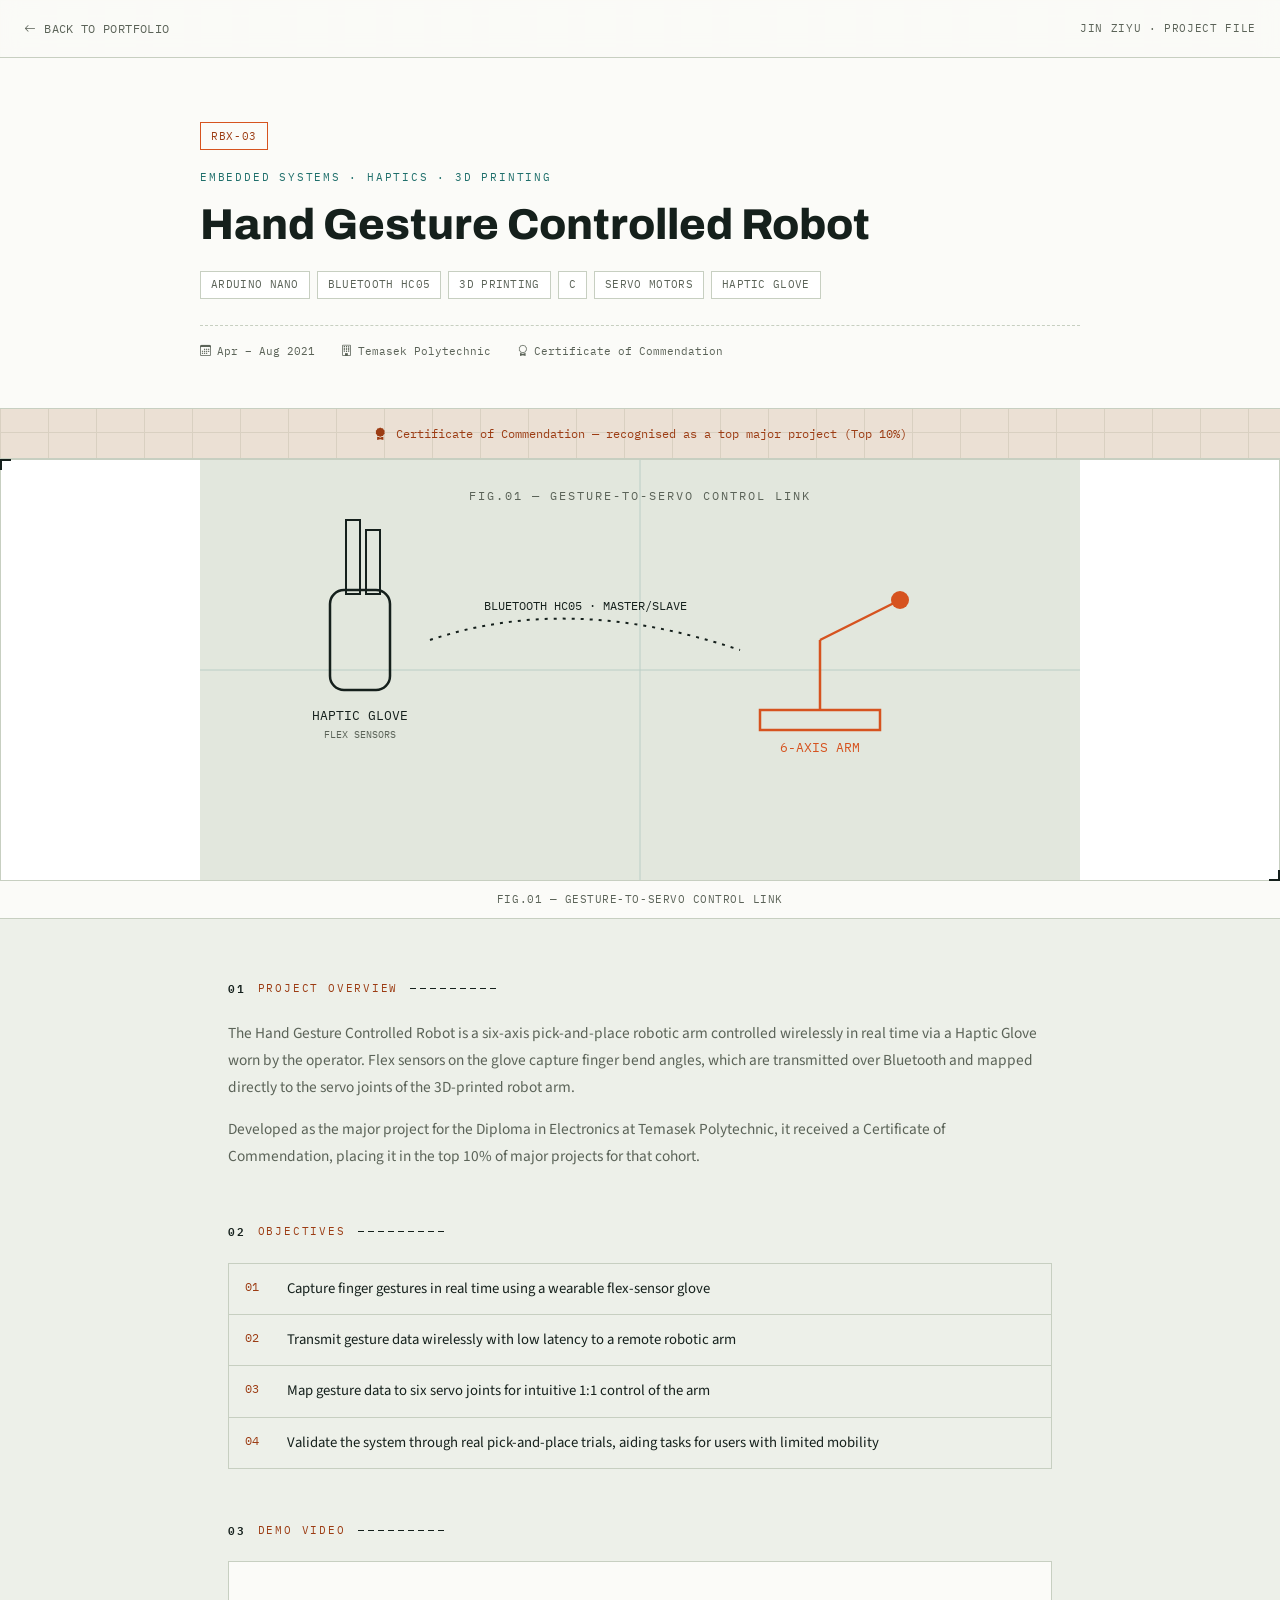
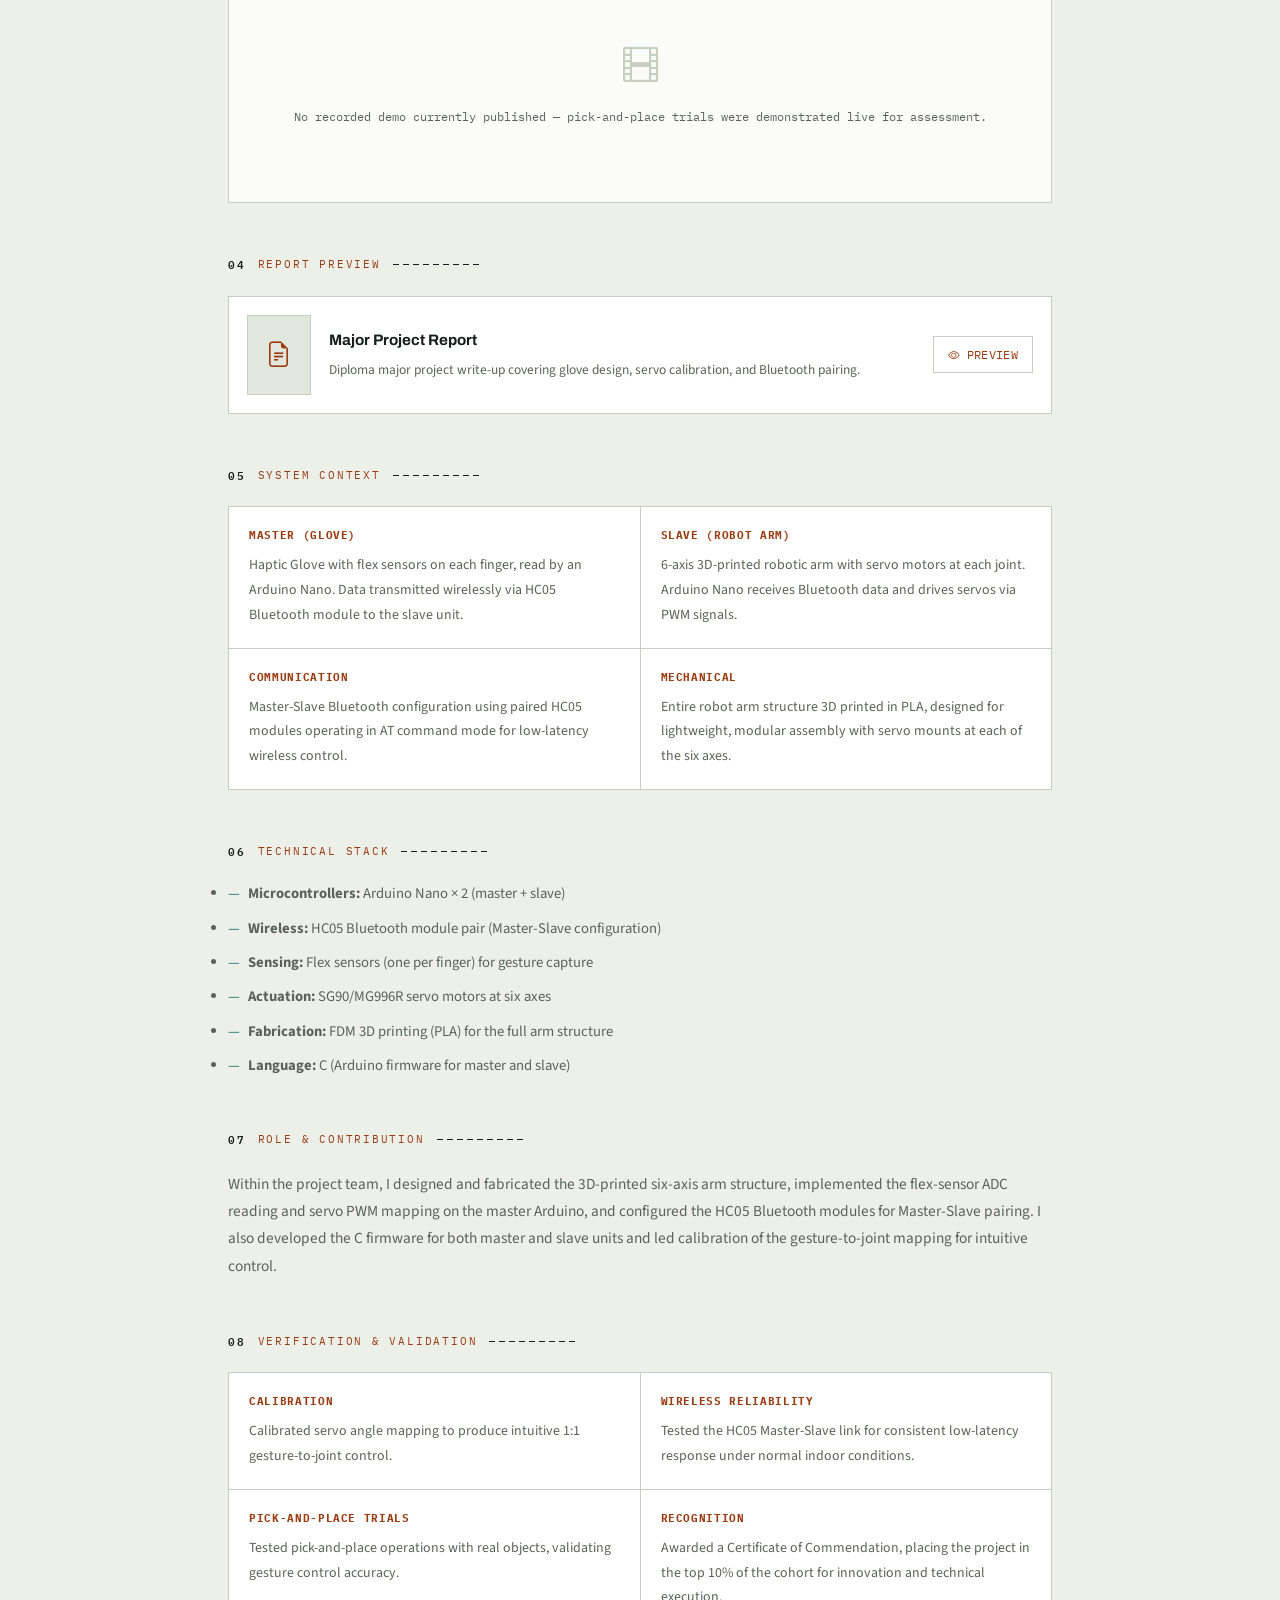
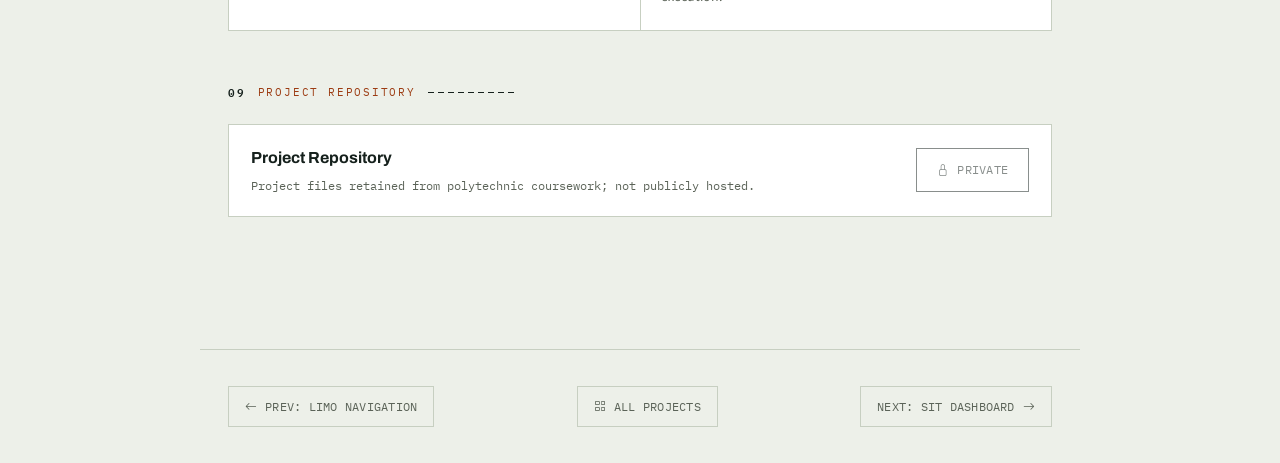
==== projects/hand-gesture-robot.html @ d1cf9ee4 "Update hand-gesture-robot.html" ====
<!DOCTYPE html>
<html lang="en">
<head>
<meta charset="utf-8"/>
<meta name="viewport" content="width=device-width, initial-scale=1.0"/>
<title>Hand Gesture Controlled Robot — Jin Ziyu</title>
<link rel="icon" type="image/png" href="assets/img/logo.png"/>
<link href="https://fonts.googleapis.com/css2?family=Archivo:wght@500;600;700;800&family=IBM+Plex+Mono:wght@400;500;600&family=Source+Sans+3:wght@400;500;600&display=swap" rel="stylesheet"/>
<link href="https://cdn.jsdelivr.net/npm/bootstrap-icons@1.11.3/font/bootstrap-icons.css" rel="stylesheet"/>
<style>
*,*::before,*::after{box-sizing:border-box;margin:0;padding:0}
:root{
  --bg:#EDF0E9;--bg-deep:#E2E7DD;--paper:#FBFBF8;--card:#FFFFFF;
  --line:#C7CFC1;--line-soft:#D9DFD3;--ink:#15201C;--muted:#5B6358;
  --accent:#D6531F;--accent-ink:#9C3C13;--accent2:#1F6F6B;
  --accent2-soft:rgba(31,111,107,0.10);--accent-soft:rgba(214,83,31,0.10);
  --font-head:'Archivo',sans-serif;--font-body:'Source Sans 3',sans-serif;--font-mono:'IBM Plex Mono',monospace;
  --t:0.25s cubic-bezier(0.4,0,0.2,1);
}
html{scroll-behavior:smooth}
body{background:var(--bg);color:var(--ink);font-family:var(--font-body);line-height:1.65;overflow-x:hidden;
  background-image:linear-gradient(var(--line-soft) 1px,transparent 1px),linear-gradient(90deg,var(--line-soft) 1px,transparent 1px);
  background-size:48px 48px;background-attachment:fixed;}
a{color:inherit;text-decoration:none}
img{max-width:100%;display:block}
.container{max-width:880px;margin:0 auto;padding:0 28px}

.plate{position:relative;border:1px solid var(--line);background:var(--card)}
.plate::before,.plate::after{content:'';position:absolute;width:11px;height:11px;pointer-events:none}
.plate::before{top:-1px;left:-1px;border-top:2px solid var(--ink);border-left:2px solid var(--ink)}
.plate::after{bottom:-1px;right:-1px;border-bottom:2px solid var(--ink);border-right:2px solid var(--ink)}

.topbar{position:sticky;top:0;z-index:99;background:rgba(251,251,248,0.94);backdrop-filter:blur(10px);border-bottom:1px solid var(--line);padding:0 24px;height:58px;display:flex;align-items:center;justify-content:space-between}
.topbar-back{display:inline-flex;align-items:center;gap:8px;font-family:var(--font-mono);font-size:0.72rem;letter-spacing:0.03em;text-transform:uppercase;color:var(--muted);transition:color var(--t)}
.topbar-back:hover{color:var(--accent-ink)}
.topbar-title{font-family:var(--font-mono);font-size:0.68rem;color:var(--muted);letter-spacing:0.06em}

.proj-hero{padding:64px 24px 48px;border-bottom:1px solid var(--line);background:var(--paper)}
.proj-hero-inner{max-width:880px;margin:0 auto}
.proj-tagid{display:inline-block;font-family:var(--font-mono);font-size:0.7rem;letter-spacing:0.06em;color:var(--accent-ink);border:1px solid var(--accent);padding:4px 10px;margin-bottom:18px}
.proj-eyebrow{font-family:var(--font-mono);font-size:0.7rem;letter-spacing:0.16em;text-transform:uppercase;color:var(--accent2);margin-bottom:14px}
.proj-title{font-family:var(--font-head);font-size:clamp(1.7rem,4.4vw,2.7rem);font-weight:800;color:var(--ink);line-height:1.12;margin-bottom:22px;max-width:680px}
.proj-tags{display:flex;flex-wrap:wrap;gap:7px;margin-bottom:26px}
.proj-tags span{font-family:var(--font-mono);font-size:0.66rem;letter-spacing:0.03em;padding:4px 10px;border:1px solid var(--line);color:var(--muted);text-transform:uppercase;background:var(--card)}
.proj-meta{display:flex;gap:26px;flex-wrap:wrap;font-family:var(--font-mono);font-size:0.7rem;color:var(--muted);border-top:1px dashed var(--line);padding-top:16px}
.proj-meta span{display:flex;align-items:center;gap:6px}

.award-banner{background:var(--accent-soft);border-bottom:1px solid var(--line);padding:14px 24px;text-align:center;font-family:var(--font-mono);font-size:0.78rem;color:var(--accent-ink);display:flex;align-items:center;justify-content:center;gap:10px}

.proj-figure{border-bottom:1px solid var(--line)}
.proj-figure svg{width:100%;height:auto;display:block;max-height:420px}
.proj-figure-cap{font-family:var(--font-mono);font-size:0.66rem;letter-spacing:0.05em;color:var(--muted);text-transform:uppercase;text-align:center;padding:10px 0;background:var(--paper);border-bottom:1px solid var(--line)}

.proj-body{padding:60px 0 80px}
.proj-section{margin-bottom:52px;max-width:880px;margin-left:auto;margin-right:auto;padding:0 28px}
.proj-section-label{font-family:var(--font-mono);font-size:0.7rem;letter-spacing:0.16em;text-transform:uppercase;color:var(--accent-ink);display:flex;align-items:center;gap:12px;margin-bottom:22px}
.proj-section-label .n{color:var(--ink);font-weight:600}
.proj-section-label::after{content:'';flex:1;max-width:90px;height:1px;background:repeating-linear-gradient(90deg,var(--ink) 0 6px,transparent 6px 10px)}
.proj-section p{color:var(--muted);font-size:0.96rem;line-height:1.78;margin-bottom:14px}
.proj-section p:last-child{margin-bottom:0}

.spec-grid{display:grid;grid-template-columns:repeat(2,1fr);gap:1px;background:var(--line);border:1px solid var(--line);margin-top:6px}
.spec-card{background:var(--card);padding:20px}
.spec-card h4{font-family:var(--font-mono);font-size:0.68rem;letter-spacing:0.06em;color:var(--accent-ink);margin-bottom:8px;text-transform:uppercase}
.spec-card p{font-size:0.87rem;color:var(--muted);margin:0}

.highlight-box{background:var(--paper);border:1px solid var(--line);border-left:3px solid var(--accent2);padding:20px 24px;margin:18px 0}
.highlight-box p{color:var(--muted);font-size:0.92rem;margin:0}

.proj-list{display:flex;flex-direction:column;gap:10px;margin-top:6px}
.proj-list li{font-size:0.92rem;color:var(--muted);padding-left:20px;position:relative}
.proj-list li::before{content:'—';position:absolute;left:0;color:var(--accent2);top:0}

.obj-list{display:flex;flex-direction:column;gap:0;margin-top:6px;border:1px solid var(--line)}
.obj-list li{font-size:0.92rem;color:var(--ink);padding:13px 16px;position:relative;border-bottom:1px solid var(--line);display:flex;gap:12px}
.obj-list li:last-child{border-bottom:none}
.obj-list li .ono{font-family:var(--font-mono);font-size:0.72rem;color:var(--accent-ink);flex:0 0 30px}

.media-frame{border:1px solid var(--line);background:var(--bg-deep);position:relative}
.media-frame video{width:100%;display:block;max-height:480px;background:#000}
.media-placeholder{min-height:240px;display:flex;flex-direction:column;align-items:center;justify-content:center;gap:12px;padding:36px;text-align:center;background:var(--paper)}
.media-placeholder i{font-size:2.2rem;color:var(--line)}
.media-placeholder span{font-family:var(--font-mono);font-size:0.74rem;color:var(--muted);line-height:1.7}

.report-card{display:flex;gap:18px;align-items:center;border:1px solid var(--line);background:var(--card);padding:18px;}
.report-thumb{flex:0 0 64px;height:80px;border:1px solid var(--line);background:var(--bg-deep);display:flex;align-items:center;justify-content:center;font-family:var(--font-mono);font-size:0.6rem;color:var(--muted);text-align:center}
.report-thumb i{font-size:1.6rem;color:var(--accent-ink)}
.report-info{flex:1}
.report-info h4{font-family:var(--font-head);font-size:0.95rem;font-weight:700;margin-bottom:4px}
.report-info p{font-size:0.84rem;color:var(--muted);margin:0}
.report-link{font-family:var(--font-mono);font-size:0.72rem;color:var(--accent-ink);display:flex;align-items:center;gap:6px;flex:0 0 auto;border:1px solid var(--line);padding:8px 14px;text-transform:uppercase;letter-spacing:0.03em;transition:all var(--t)}
.report-link:hover{border-color:var(--accent);background:var(--accent-soft)}

.repo-card{display:flex;justify-content:space-between;align-items:center;gap:16px;border:1px solid var(--line);background:var(--card);padding:20px 22px;flex-wrap:wrap}
.repo-card .repo-meta{font-family:var(--font-mono);font-size:0.78rem;color:var(--muted)}
.repo-card .repo-meta strong{color:var(--ink);display:block;font-family:var(--font-head);font-size:1rem;margin-bottom:4px}
.btn-outline{display:inline-flex;align-items:center;gap:8px;padding:11px 20px;border:1.5px solid var(--ink);font-family:var(--font-mono);font-size:0.74rem;color:var(--ink);text-transform:uppercase;letter-spacing:0.02em;transition:all var(--t)}
.btn-outline:hover{background:var(--ink);color:var(--paper)}

.proj-nav{border-top:1px solid var(--line);padding:36px 28px;display:flex;justify-content:space-between;align-items:center;flex-wrap:wrap;gap:16px;max-width:880px;margin:0 auto}
.proj-nav a{display:inline-flex;align-items:center;gap:8px;font-family:var(--font-mono);font-size:0.74rem;color:var(--muted);padding:10px 16px;border:1px solid var(--line);transition:all var(--t);text-transform:uppercase;letter-spacing:0.02em}
.proj-nav a:hover{border-color:var(--ink);color:var(--ink)}

@media(max-width:600px){.spec-grid{grid-template-columns:1fr}.proj-meta{gap:16px}}
</style>
</head>
<body>
<div class="topbar">
  <a href="../index.html" class="topbar-back"><i class="bi bi-arrow-left"></i> Back to Portfolio</a>
  <span class="topbar-title">JIN ZIYU · PROJECT FILE</span>
</div>
<div class="proj-hero">
  <div class="proj-hero-inner">
    <span class="proj-tagid">RBX-03</span>
    <p class="proj-eyebrow">Embedded Systems · Haptics · 3D Printing</p>
    <h1 class="proj-title">Hand Gesture Controlled Robot</h1>
    <div class="proj-tags"><span>Arduino Nano</span><span>Bluetooth HC05</span><span>3D Printing</span><span>C</span><span>Servo Motors</span><span>Haptic Glove</span></div>
    <div class="proj-meta"><span><i class='bi bi-calendar3'></i> Apr – Aug 2021</span><span><i class='bi bi-building'></i> Temasek Polytechnic</span><span><i class='bi bi-award'></i> Certificate of Commendation</span></div>
  </div>
</div>
<div class="award-banner"><i class="bi bi-award-fill"></i> Certificate of Commendation — recognised as a top major project (Top 10%)</div><div class="proj-figure plate"><svg viewBox="0 0 880 420" xmlns="http://www.w3.org/2000/svg">
<rect width="880" height="420" fill="#E2E7DD"/>
<g stroke="#1F6F6B" stroke-width="1" opacity="0.2"><line x1="440" y1="0" x2="440" y2="420"/><line x1="0" y1="210" x2="880" y2="210"/></g>
<g transform="translate(140,130)">
  <rect x="-10" y="0" width="60" height="100" rx="14" fill="none" stroke="#15201C" stroke-width="2.5"/>
  <rect x="6" y="-70" width="14" height="74" fill="none" stroke="#15201C" stroke-width="2"/>
  <rect x="26" y="-60" width="14" height="64" fill="none" stroke="#15201C" stroke-width="2"/>
  <text x="20" y="130" text-anchor="middle" font-family="IBM Plex Mono" font-size="13" fill="#15201C">HAPTIC GLOVE</text>
  <text x="20" y="148" text-anchor="middle" font-family="IBM Plex Mono" font-size="10" fill="#5B6358">FLEX SENSORS</text>
</g>
<g transform="translate(560,120)">
  <rect x="0" y="130" width="120" height="20" fill="none" stroke="#D6531F" stroke-width="2.5"/>
  <line x1="60" y1="130" x2="60" y2="60" stroke="#D6531F" stroke-width="2.5"/>
  <line x1="60" y1="60" x2="140" y2="20" stroke="#D6531F" stroke-width="2.5"/>
  <circle cx="140" cy="20" r="9" fill="#D6531F"/>
  <text x="60" y="172" text-anchor="middle" font-family="IBM Plex Mono" font-size="13" fill="#D6531F">6-AXIS ARM</text>
</g>
<path d="M230,180 C320,150 420,150 540,190" fill="none" stroke="#15201C" stroke-width="2" stroke-dasharray="3,6"/>
<text x="385" y="150" text-anchor="middle" font-family="IBM Plex Mono" font-size="12" fill="#15201C">BLUETOOTH HC05 · MASTER/SLAVE</text>
<text x="440" y="40" text-anchor="middle" font-family="IBM Plex Mono" font-size="12" letter-spacing="2" fill="#5B6358">FIG.01 — GESTURE-TO-SERVO CONTROL LINK</text>
</svg></div><div class="proj-figure-cap">FIG.01 — Gesture-to-servo control link</div><div class="proj-body"><div class="proj-section">
  <div class="proj-section-label"><span class="n">01</span> Project Overview</div>
  <p>The Hand Gesture Controlled Robot is a six-axis pick-and-place robotic arm controlled wirelessly in real time via a Haptic Glove worn by the operator. Flex sensors on the glove capture finger bend angles, which are transmitted over Bluetooth and mapped directly to the servo joints of the 3D-printed robot arm.</p><p>Developed as the major project for the Diploma in Electronics at Temasek Polytechnic, it received a Certificate of Commendation, placing it in the top 10% of major projects for that cohort.</p>
</div>
<div class="proj-section">
  <div class="proj-section-label"><span class="n">02</span> Objectives</div>
  <ul class='obj-list'><li><span class='ono'>01</span><span>Capture finger gestures in real time using a wearable flex-sensor glove</span></li><li><span class='ono'>02</span><span>Transmit gesture data wirelessly with low latency to a remote robotic arm</span></li><li><span class='ono'>03</span><span>Map gesture data to six servo joints for intuitive 1:1 control of the arm</span></li><li><span class='ono'>04</span><span>Validate the system through real pick-and-place trials, aiding tasks for users with limited mobility</span></li></ul>
</div>
<div class="proj-section">
  <div class="proj-section-label"><span class="n">03</span> Demo Video</div>
  <div class="media-frame"><div class="media-placeholder"><i class="bi bi-film"></i><span>No recorded demo currently published — pick-and-place trials were demonstrated live for assessment.</span></div></div>
</div>
<div class="proj-section">
  <div class="proj-section-label"><span class="n">04</span> Report Preview</div>
  <div class="report-card">
      <div class="report-thumb"><i class="bi bi-file-earmark-text"></i></div>
      <div class="report-info"><h4>Major Project Report</h4><p>Diploma major project write-up covering glove design, servo calibration, and Bluetooth pairing.</p></div>
      <a href="../assets/reports/hand-gesture-robot.pdf" target="_blank" class="report-link" onclick="return true;"><i class="bi bi-eye"></i> Preview</a>
    </div>
</div>
<div class="proj-section">
  <div class="proj-section-label"><span class="n">05</span> System Context</div>
  <div class='spec-grid'><div class='spec-card'><h4>Master (Glove)</h4><p>Haptic Glove with flex sensors on each finger, read by an Arduino Nano. Data transmitted wirelessly via HC05 Bluetooth module to the slave unit.</p></div><div class='spec-card'><h4>Slave (Robot Arm)</h4><p>6-axis 3D-printed robotic arm with servo motors at each joint. Arduino Nano receives Bluetooth data and drives servos via PWM signals.</p></div><div class='spec-card'><h4>Communication</h4><p>Master-Slave Bluetooth configuration using paired HC05 modules operating in AT command mode for low-latency wireless control.</p></div><div class='spec-card'><h4>Mechanical</h4><p>Entire robot arm structure 3D printed in PLA, designed for lightweight, modular assembly with servo mounts at each of the six axes.</p></div></div>
</div>
<div class="proj-section">
  <div class="proj-section-label"><span class="n">06</span> Technical Stack</div>
  <ul class='proj-list'><li><strong>Microcontrollers:</strong> Arduino Nano × 2 (master + slave)</li><li><strong>Wireless:</strong> HC05 Bluetooth module pair (Master-Slave configuration)</li><li><strong>Sensing:</strong> Flex sensors (one per finger) for gesture capture</li><li><strong>Actuation:</strong> SG90/MG996R servo motors at six axes</li><li><strong>Fabrication:</strong> FDM 3D printing (PLA) for the full arm structure</li><li><strong>Language:</strong> C (Arduino firmware for master and slave)</li></ul>
</div>
<div class="proj-section">
  <div class="proj-section-label"><span class="n">07</span> Role &amp; Contribution</div>
  <p>Within the project team, I designed and fabricated the 3D-printed six-axis arm structure, implemented the flex-sensor ADC reading and servo PWM mapping on the master Arduino, and configured the HC05 Bluetooth modules for Master-Slave pairing. I also developed the C firmware for both master and slave units and led calibration of the gesture-to-joint mapping for intuitive control.</p>
</div>
<div class="proj-section">
  <div class="proj-section-label"><span class="n">08</span> Verification &amp; Validation</div>
  <div class='spec-grid'><div class='spec-card'><h4>Calibration</h4><p>Calibrated servo angle mapping to produce intuitive 1:1 gesture-to-joint control.</p></div><div class='spec-card'><h4>Wireless Reliability</h4><p>Tested the HC05 Master-Slave link for consistent low-latency response under normal indoor conditions.</p></div><div class='spec-card'><h4>Pick-and-Place Trials</h4><p>Tested pick-and-place operations with real objects, validating gesture control accuracy.</p></div><div class='spec-card'><h4>Recognition</h4><p>Awarded a Certificate of Commendation, placing the project in the top 10% of the cohort for innovation and technical execution.</p></div></div>
</div>
<div class="proj-section">
  <div class="proj-section-label"><span class="n">09</span> Project Repository</div>
  <div class="repo-card">
      <div class="repo-meta"><strong>Project Repository</strong>Project files retained from polytechnic coursework; not publicly hosted.</div>
      <span class="btn-outline" style="opacity:0.5;cursor:default"><i class="bi bi-lock"></i> Private</span>
    </div>
</div>
</div><div class="proj-nav">
  <a href="sep-limo-arena.html"><i class="bi bi-arrow-left"></i> Prev: LIMO Navigation</a>
  <a href="../index.html#projects"><i class="bi bi-grid"></i> All Projects</a>
  <a href="sit-dashboard.html">Next: SIT Dashboard <i class="bi bi-arrow-right"></i></a>
</div>
</body>
</html>
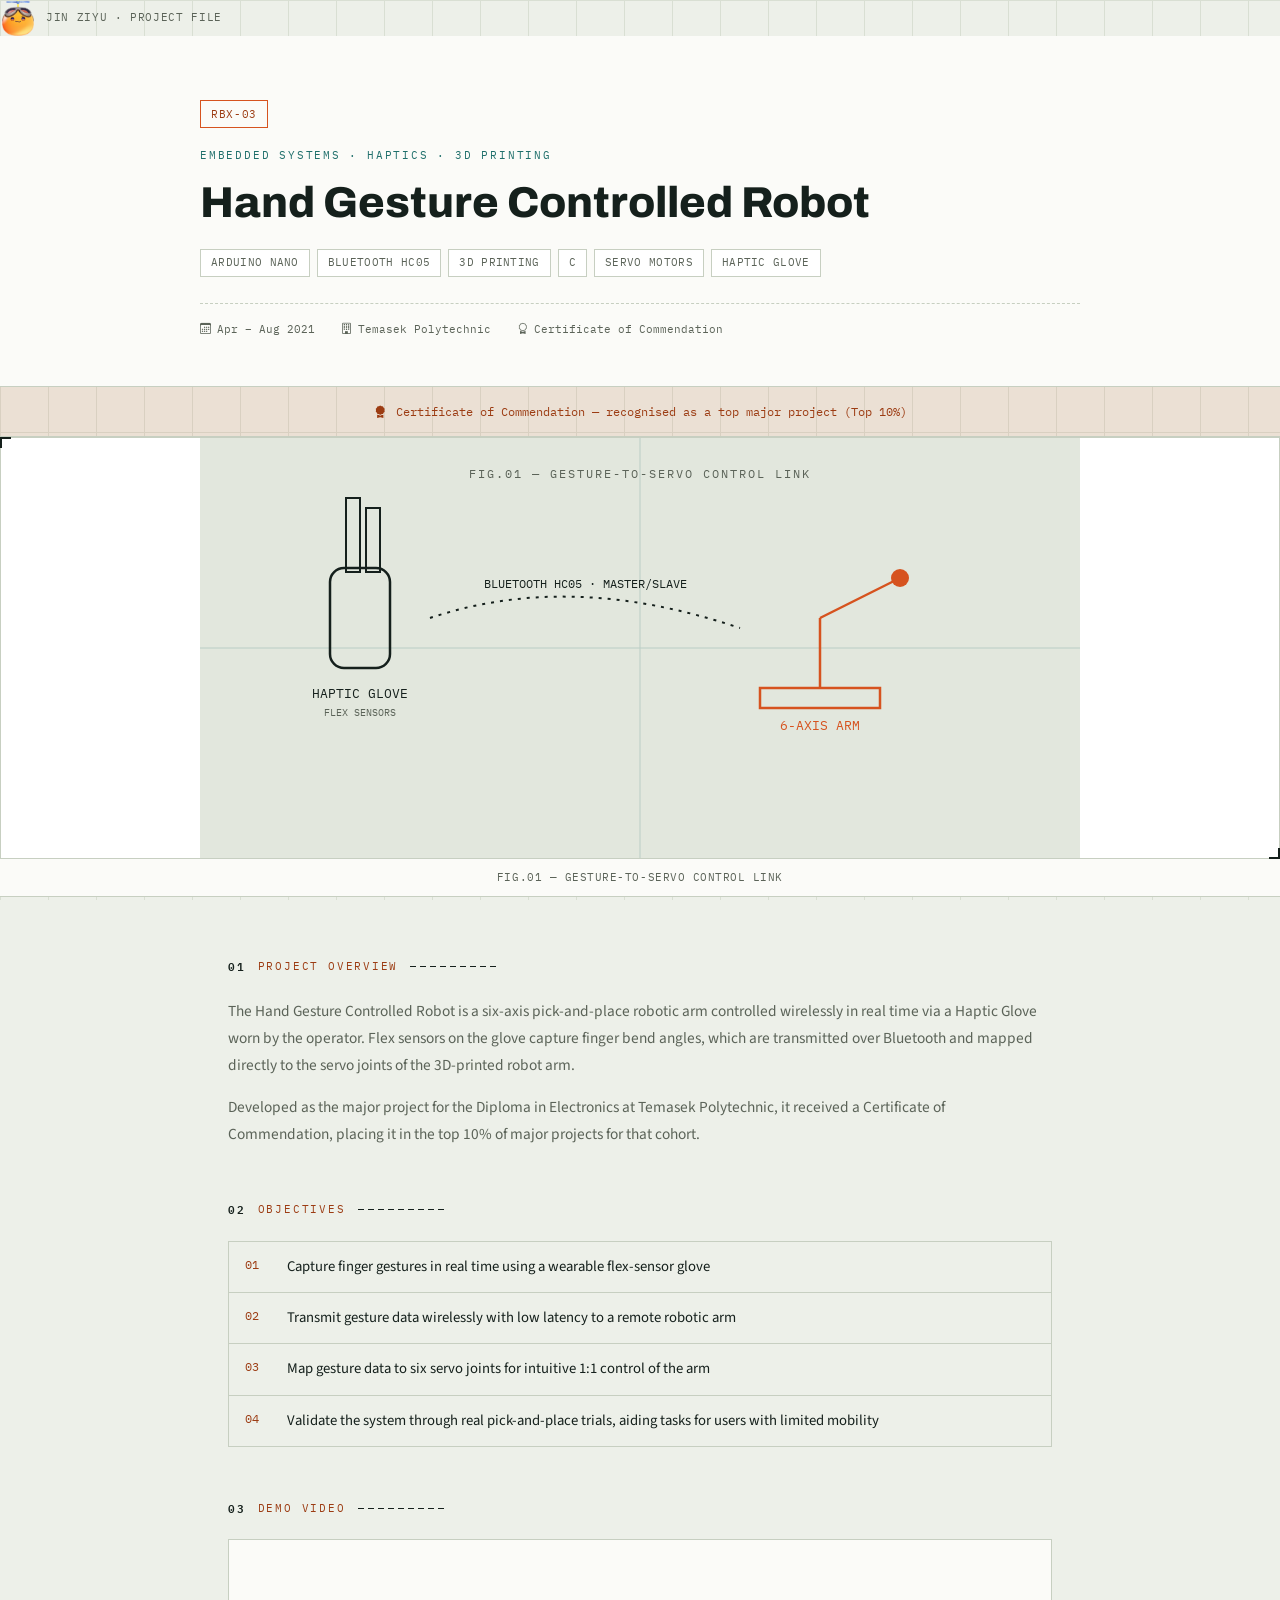
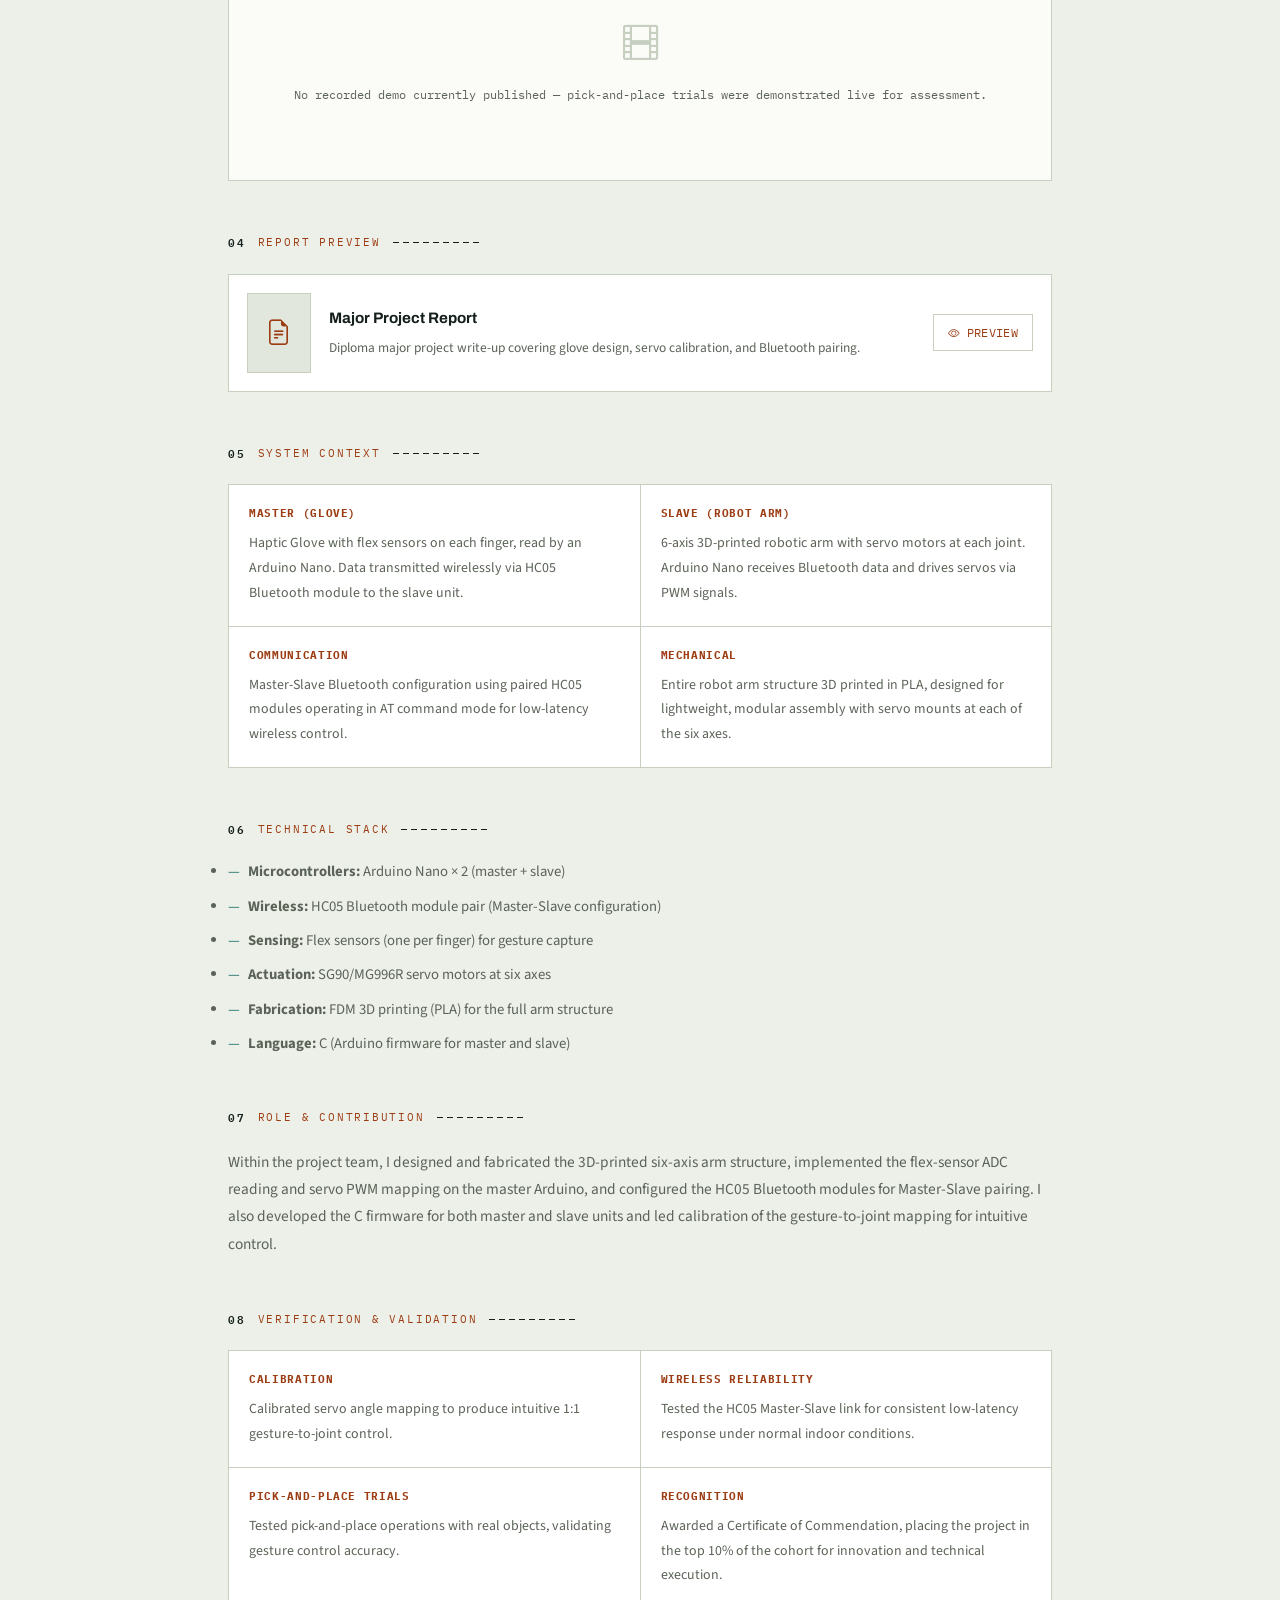
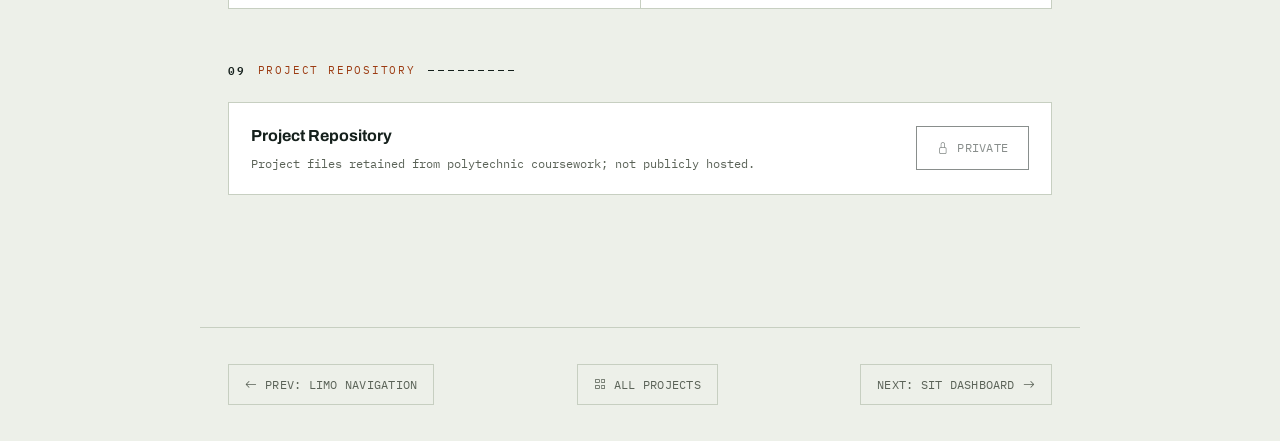
==== commit 7026aca6: "Update hand-gesture-robot.html" ====
--- a/projects/hand-gesture-robot.html
+++ b/projects/hand-gesture-robot.html
@@ -3,8 +3,8 @@
 <head>
 <meta charset="utf-8"/>
 <meta name="viewport" content="width=device-width, initial-scale=1.0"/>
+<link rel="icon" type="image/png" href="assets/img/logo.png"/>
 <title>Hand Gesture Controlled Robot — Jin Ziyu</title>
-<link rel="icon" type="image/png" href="assets/img/logo.png"/>
 <link href="https://fonts.googleapis.com/css2?family=Archivo:wght@500;600;700;800&family=IBM+Plex+Mono:wght@400;500;600&family=Source+Sans+3:wght@400;500;600&display=swap" rel="stylesheet"/>
 <link href="https://cdn.jsdelivr.net/npm/bootstrap-icons@1.11.3/font/bootstrap-icons.css" rel="stylesheet"/>
 <style>
@@ -33,8 +33,21 @@
 .topbar{position:sticky;top:0;z-index:99;background:rgba(251,251,248,0.94);backdrop-filter:blur(10px);border-bottom:1px solid var(--line);padding:0 24px;height:58px;display:flex;align-items:center;justify-content:space-between}
 .topbar-back{display:inline-flex;align-items:center;gap:8px;font-family:var(--font-mono);font-size:0.72rem;letter-spacing:0.03em;text-transform:uppercase;color:var(--muted);transition:color var(--t)}
 .topbar-back:hover{color:var(--accent-ink)}
-.topbar-title{font-family:var(--font-mono);font-size:0.68rem;color:var(--muted);letter-spacing:0.06em}
-
+.topbar-title{
+    display:flex;
+    align-items:center;
+    gap:10px;
+    font-family:var(--font-mono);
+    font-size:0.68rem;
+    color:var(--muted);
+    letter-spacing:0.06em;
+}
+
+.site-logo{
+    width:36px;
+    height:36px;
+    object-fit:contain;
+}
 .proj-hero{padding:64px 24px 48px;border-bottom:1px solid var(--line);background:var(--paper)}
 .proj-hero-inner{max-width:880px;margin:0 auto}
 .proj-tagid{display:inline-block;font-family:var(--font-mono);font-size:0.7rem;letter-spacing:0.06em;color:var(--accent-ink);border:1px solid var(--accent);padding:4px 10px;margin-bottom:18px}
@@ -105,9 +118,9 @@
 </style>
 </head>
 <body>
-<div class="topbar">
-  <a href="../index.html" class="topbar-back"><i class="bi bi-arrow-left"></i> Back to Portfolio</a>
-  <span class="topbar-title">JIN ZIYU · PROJECT FILE</span>
+<div class="topbar-title">
+    <img src="../assets/img/logo.png" alt="Logo" class="site-logo">
+    <span>JIN ZIYU · PROJECT FILE</span>
 </div>
 <div class="proj-hero">
   <div class="proj-hero-inner">
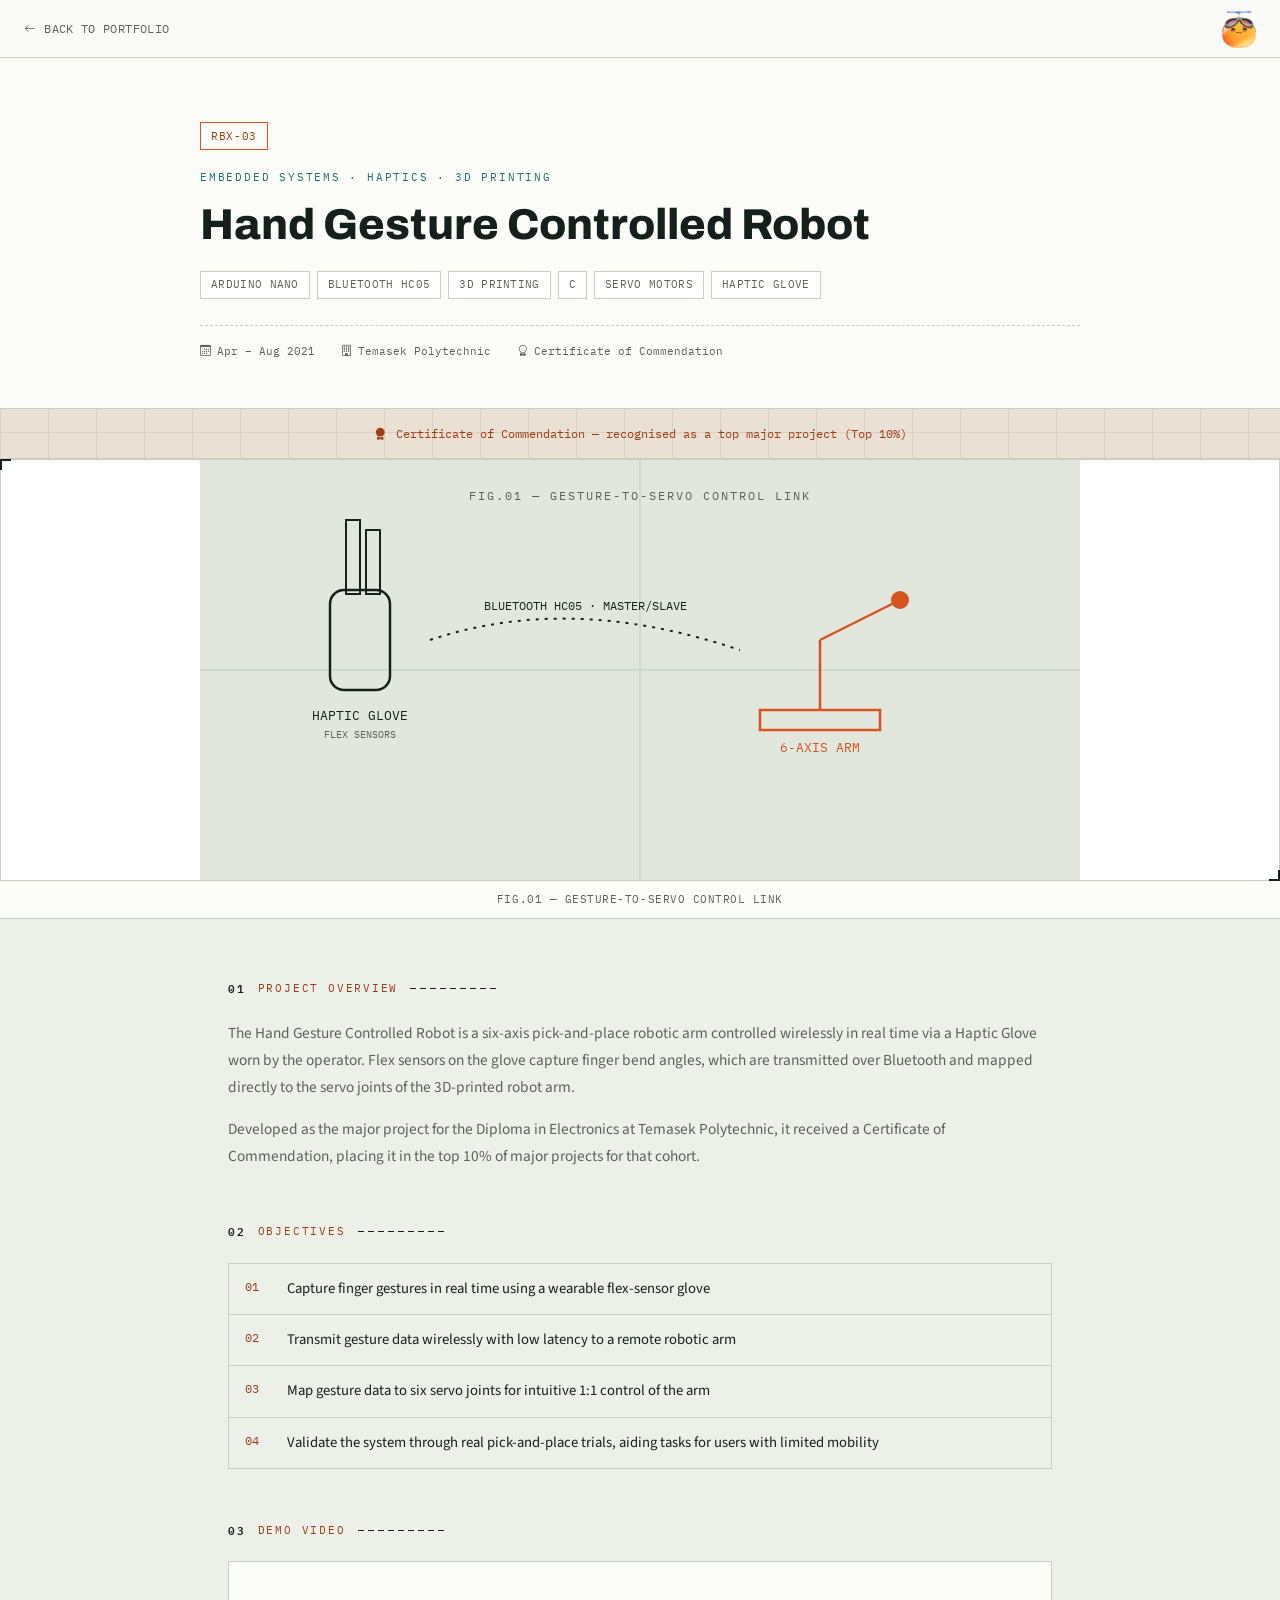
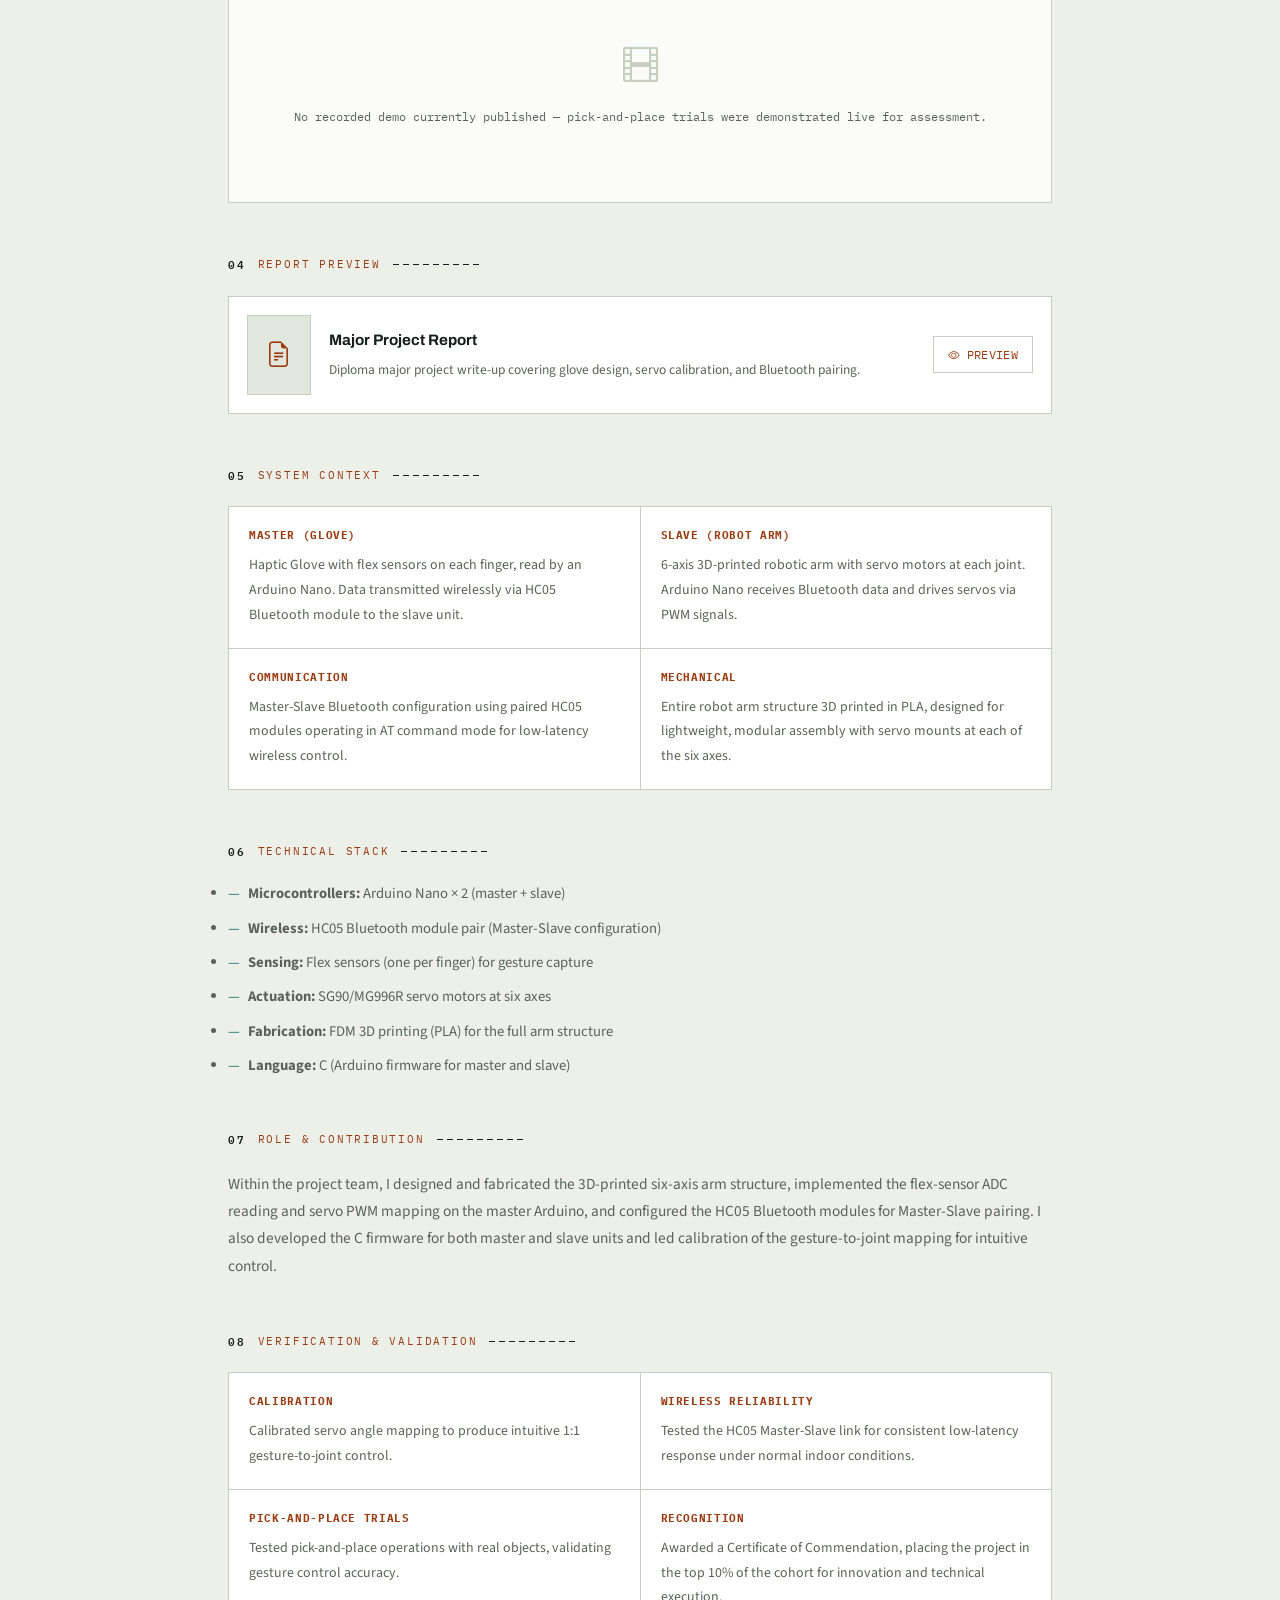
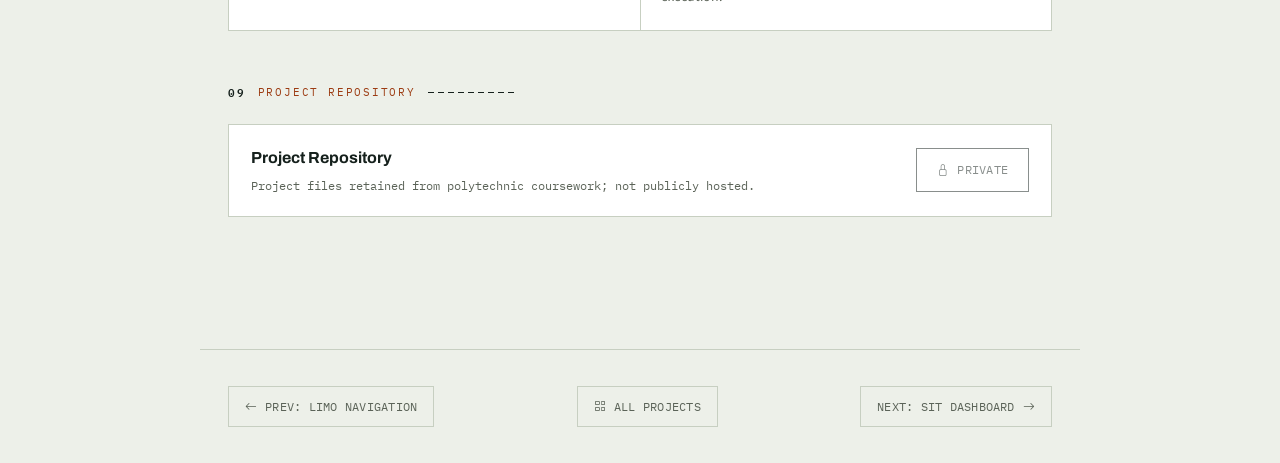
==== commit e26536cb: "Update hand-gesture-robot.html" ====
--- a/projects/hand-gesture-robot.html
+++ b/projects/hand-gesture-robot.html
@@ -36,18 +36,15 @@
 .topbar-title{
     display:flex;
     align-items:center;
-    gap:10px;
-    font-family:var(--font-mono);
-    font-size:0.68rem;
-    color:var(--muted);
-    letter-spacing:0.06em;
+    justify-content:center;
 }
 
 .site-logo{
-    width:36px;
-    height:36px;
-    object-fit:contain;
+    height:38px;
+    width:auto;
+    display:block;
 }
+
 .proj-hero{padding:64px 24px 48px;border-bottom:1px solid var(--line);background:var(--paper)}
 .proj-hero-inner{max-width:880px;margin:0 auto}
 .proj-tagid{display:inline-block;font-family:var(--font-mono);font-size:0.7rem;letter-spacing:0.06em;color:var(--accent-ink);border:1px solid var(--accent);padding:4px 10px;margin-bottom:18px}
@@ -118,9 +115,15 @@
 </style>
 </head>
 <body>
-<div class="topbar-title">
-    <img src="../assets/img/logo.png" alt="Logo" class="site-logo">
-    <span>JIN ZIYU · PROJECT FILE</span>
+<div class="topbar">
+    <a href="../index.html" class="topbar-back">
+        <i class="bi bi-arrow-left"></i>
+        Back to Portfolio
+    </a>
+
+    <div class="topbar-title">
+        <img src="../assets/img/logo.png" alt="Jin Ziyu Logo" class="site-logo">
+    </div>
 </div>
 <div class="proj-hero">
   <div class="proj-hero-inner">
@@ -201,3 +204,5 @@
 </div>
 </body>
 </html>
+
+
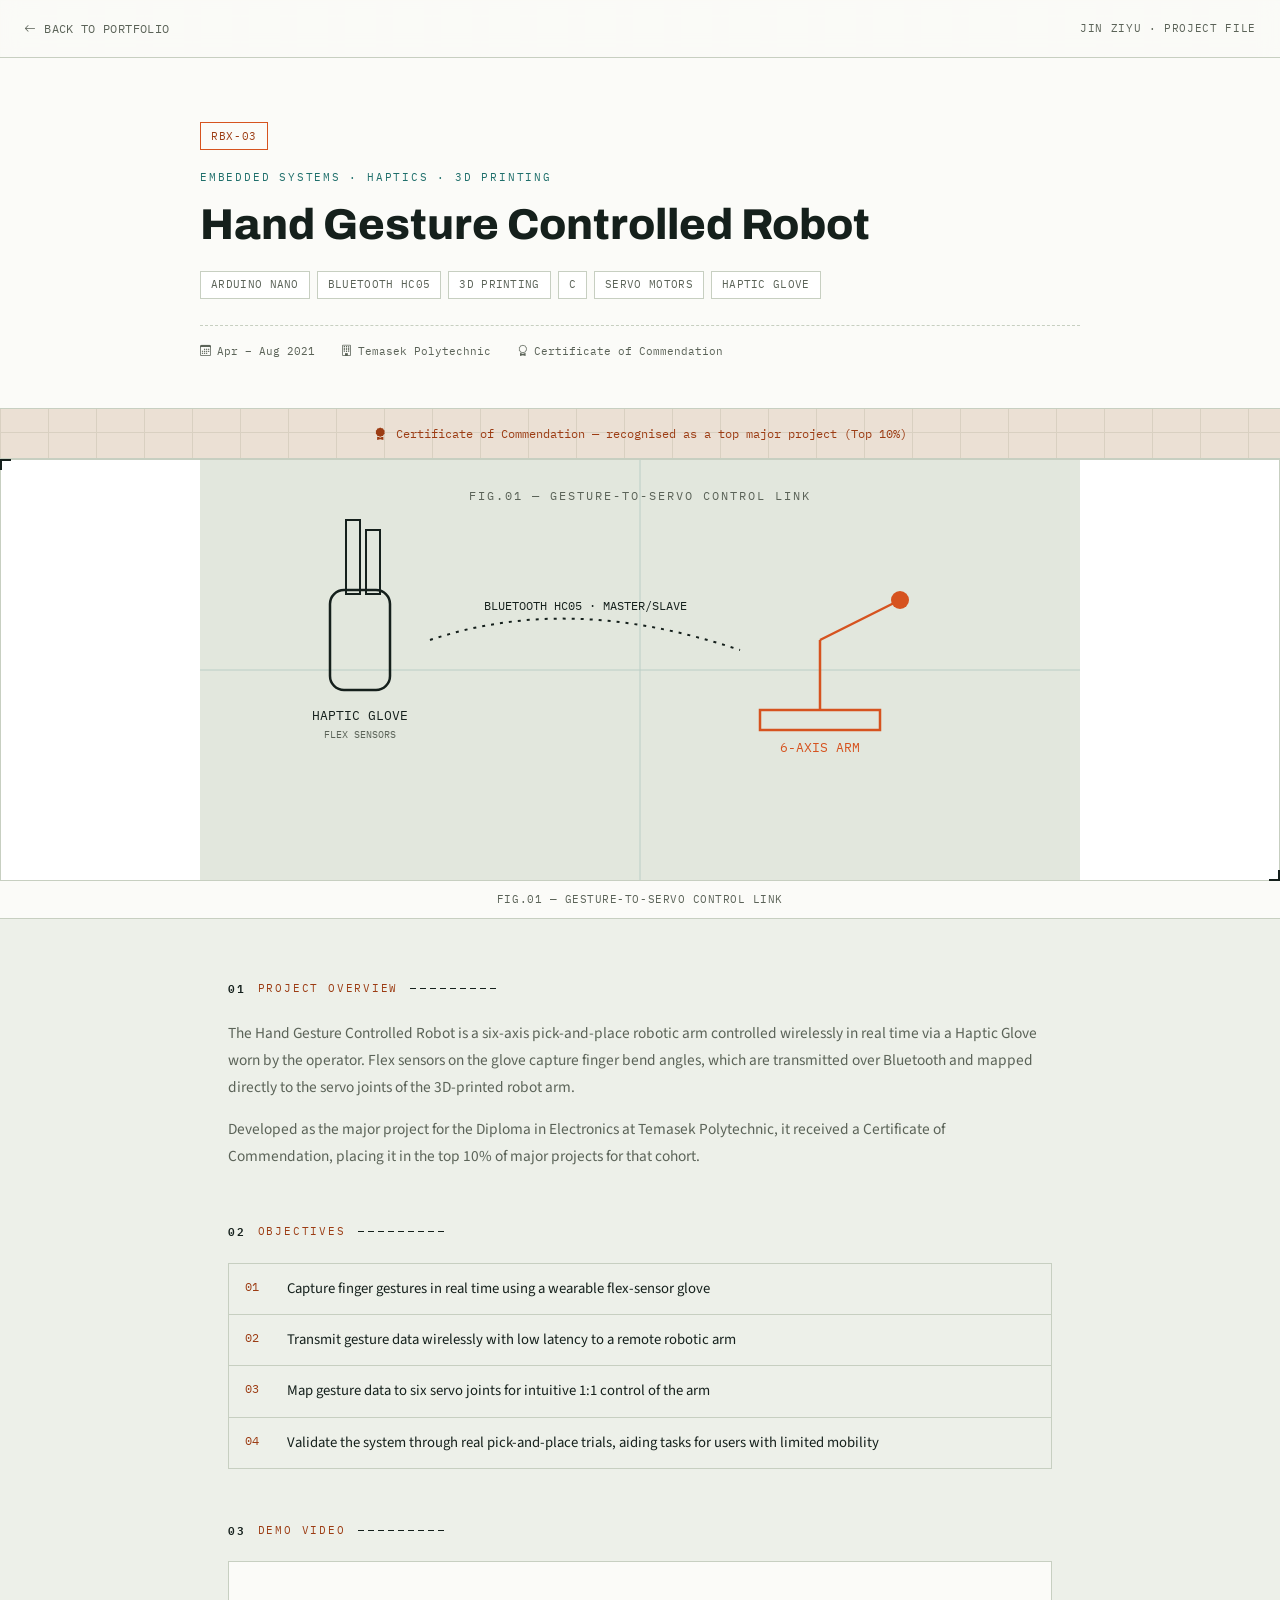
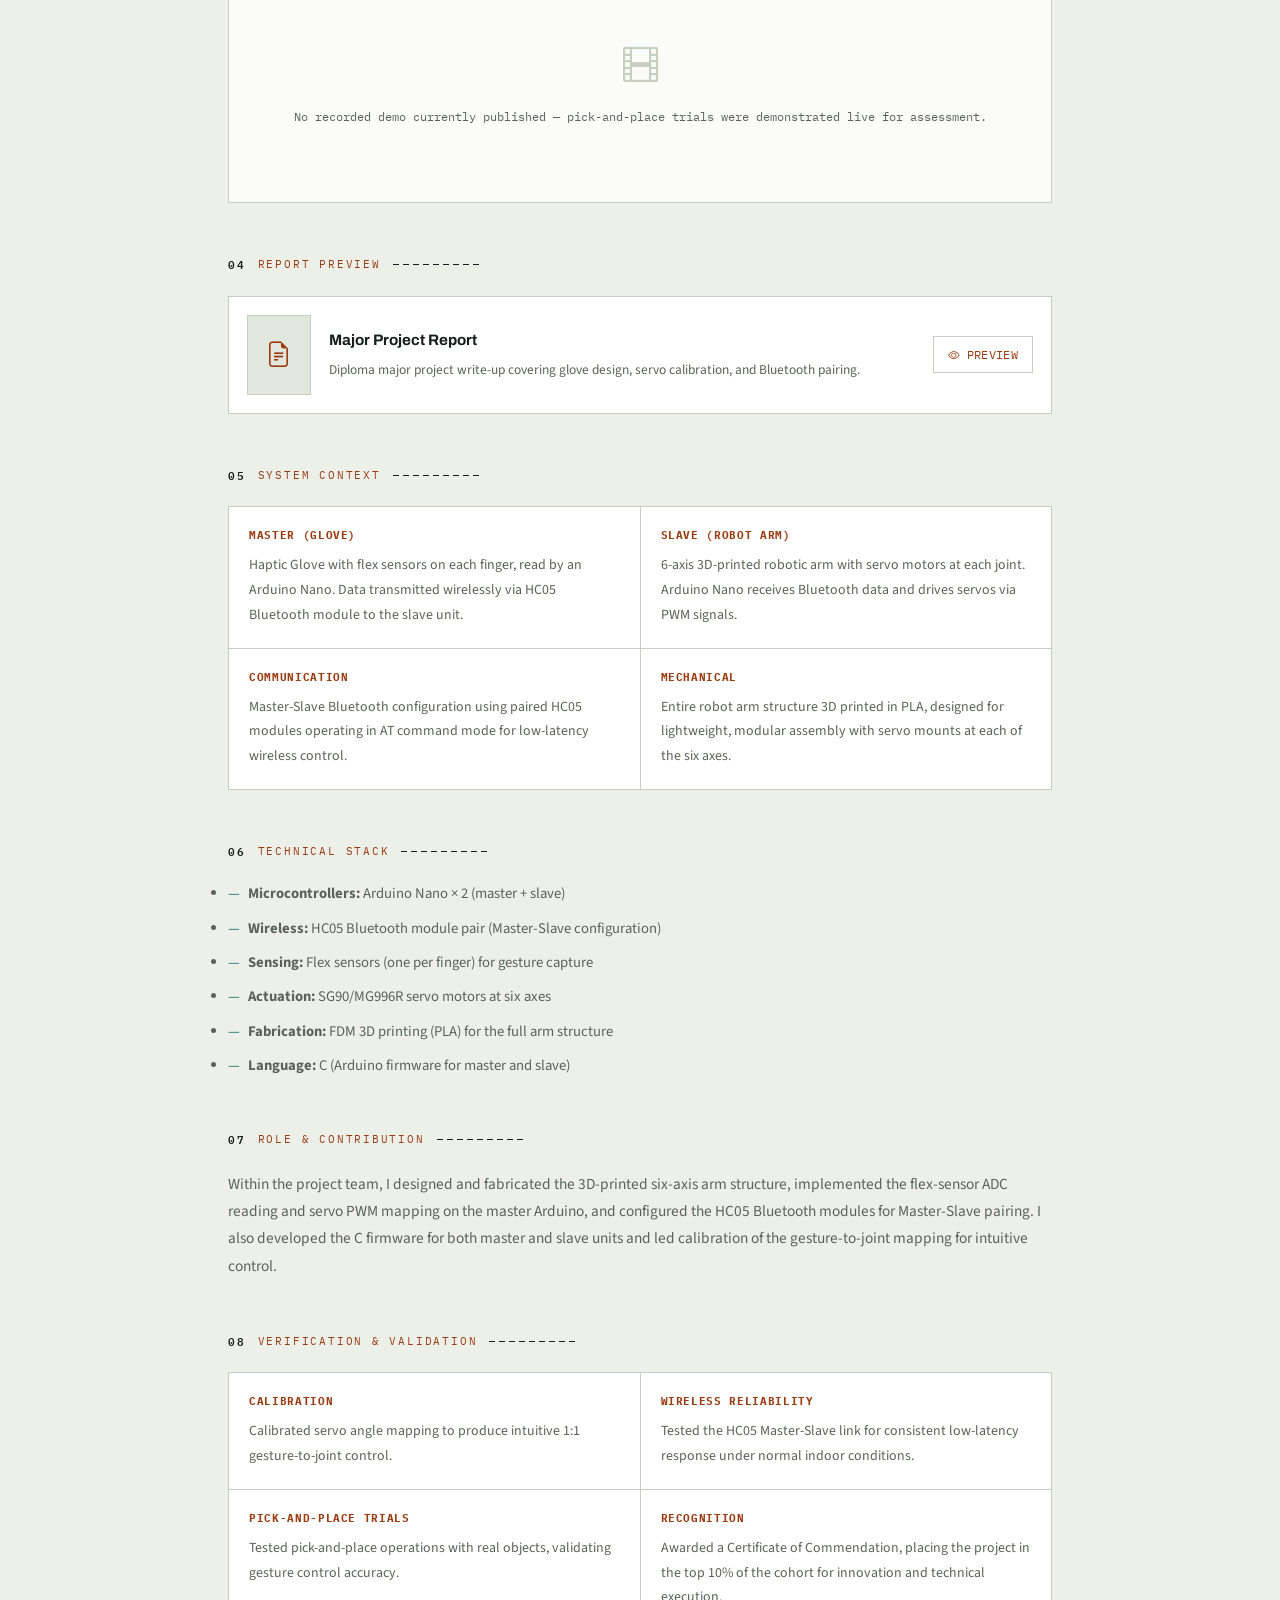
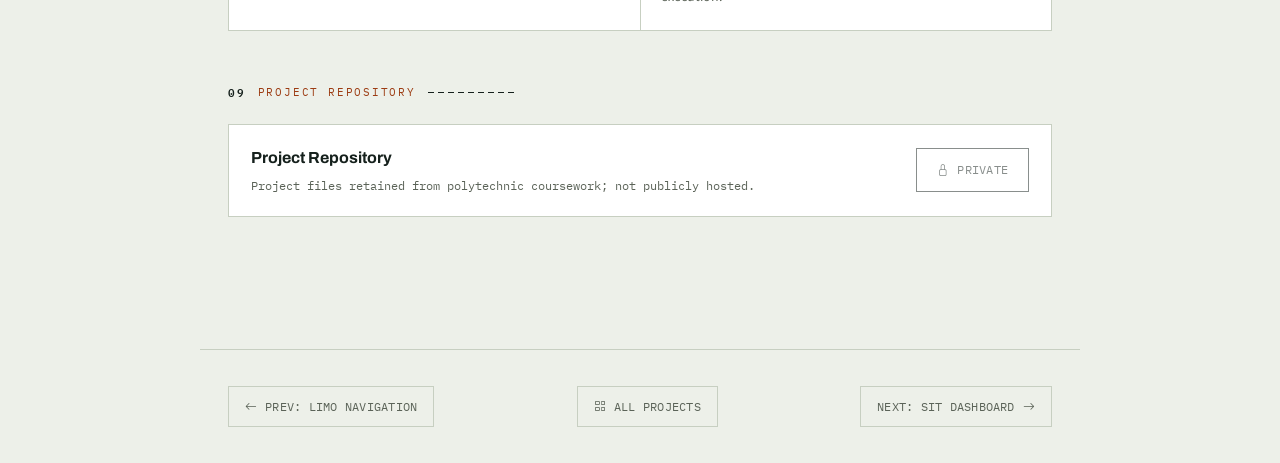
==== commit 091aacb8: "Update hand-gesture-robot.html" ====
--- a/projects/hand-gesture-robot.html
+++ b/projects/hand-gesture-robot.html
@@ -3,7 +3,10 @@
 <head>
 <meta charset="utf-8"/>
 <meta name="viewport" content="width=device-width, initial-scale=1.0"/>
-<link rel="icon" type="image/png" href="assets/img/logo.png"/>
+<link rel="icon" type="image/png" sizes="32x32" href="../assets/img/logo.png">
+<link rel="icon" type="image/png" sizes="16x16" href="../assets/img/logo.png">
+<link rel="shortcut icon" href="../assets/img/logo.png">
+<link rel="apple-touch-icon" href="../assets/img/logo.png">
 <title>Hand Gesture Controlled Robot — Jin Ziyu</title>
 <link href="https://fonts.googleapis.com/css2?family=Archivo:wght@500;600;700;800&family=IBM+Plex+Mono:wght@400;500;600&family=Source+Sans+3:wght@400;500;600&display=swap" rel="stylesheet"/>
 <link href="https://cdn.jsdelivr.net/npm/bootstrap-icons@1.11.3/font/bootstrap-icons.css" rel="stylesheet"/>
@@ -33,17 +36,7 @@
 .topbar{position:sticky;top:0;z-index:99;background:rgba(251,251,248,0.94);backdrop-filter:blur(10px);border-bottom:1px solid var(--line);padding:0 24px;height:58px;display:flex;align-items:center;justify-content:space-between}
 .topbar-back{display:inline-flex;align-items:center;gap:8px;font-family:var(--font-mono);font-size:0.72rem;letter-spacing:0.03em;text-transform:uppercase;color:var(--muted);transition:color var(--t)}
 .topbar-back:hover{color:var(--accent-ink)}
-.topbar-title{
-    display:flex;
-    align-items:center;
-    justify-content:center;
-}
-
-.site-logo{
-    height:38px;
-    width:auto;
-    display:block;
-}
+.topbar-title{font-family:var(--font-mono);font-size:0.68rem;color:var(--muted);letter-spacing:0.06em}
 
 .proj-hero{padding:64px 24px 48px;border-bottom:1px solid var(--line);background:var(--paper)}
 .proj-hero-inner{max-width:880px;margin:0 auto}
@@ -116,14 +109,8 @@
 </head>
 <body>
 <div class="topbar">
-    <a href="../index.html" class="topbar-back">
-        <i class="bi bi-arrow-left"></i>
-        Back to Portfolio
-    </a>
-
-    <div class="topbar-title">
-        <img src="../assets/img/logo.png" alt="Jin Ziyu Logo" class="site-logo">
-    </div>
+  <a href="../index.html" class="topbar-back"><i class="bi bi-arrow-left"></i> Back to Portfolio</a>
+  <span class="topbar-title">JIN ZIYU · PROJECT FILE</span>
 </div>
 <div class="proj-hero">
   <div class="proj-hero-inner">
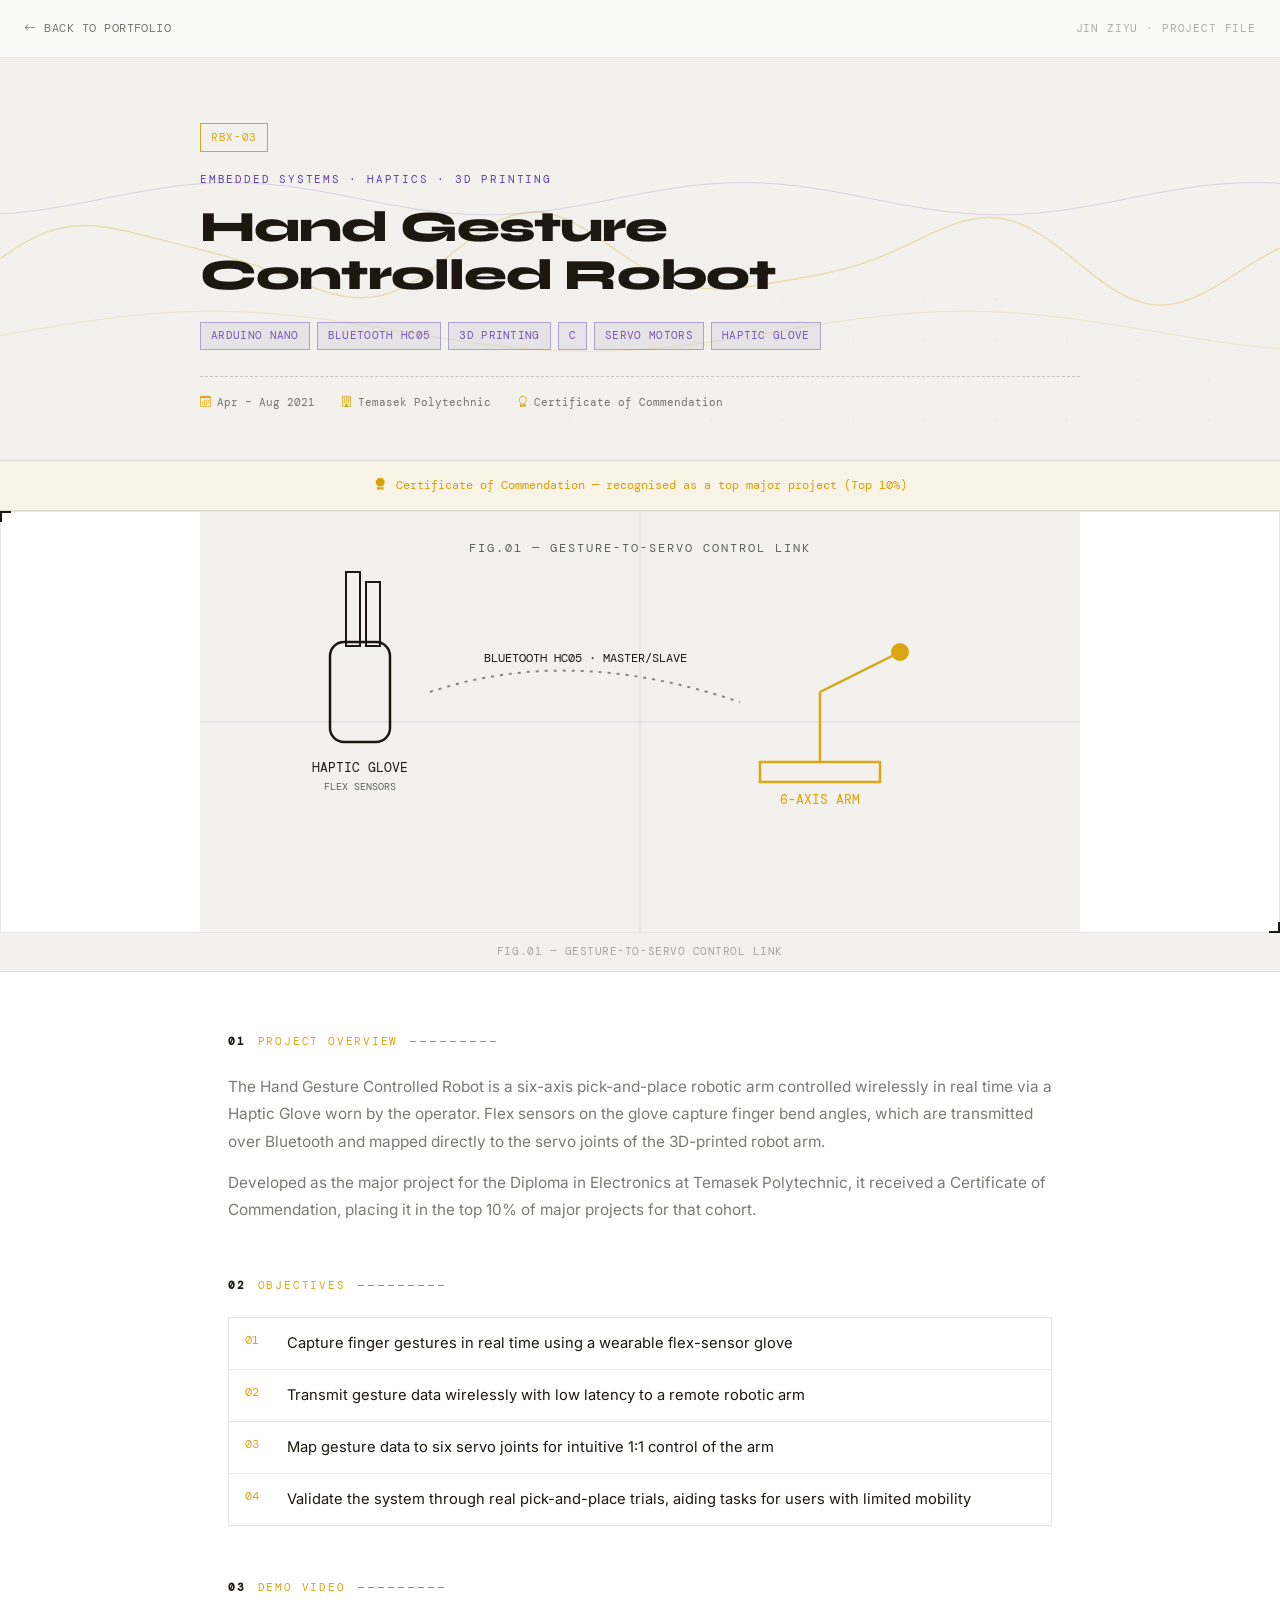
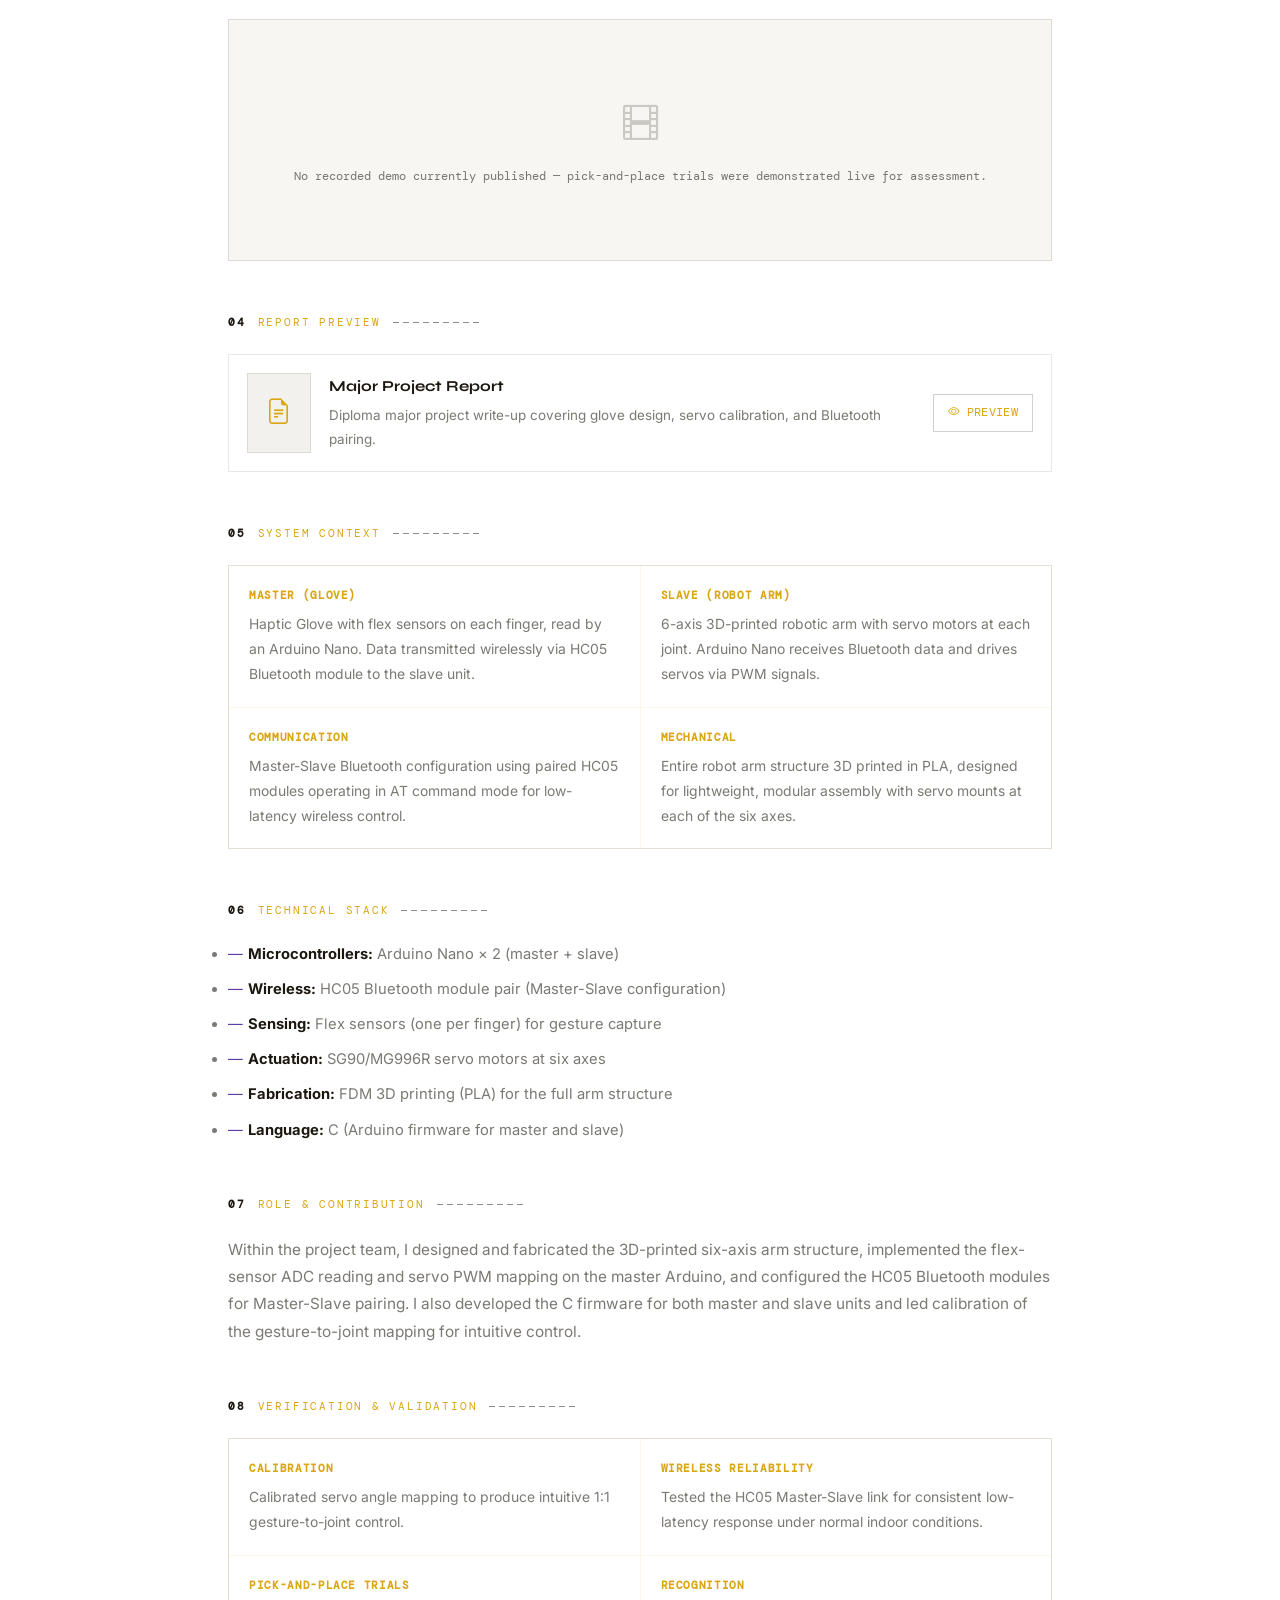
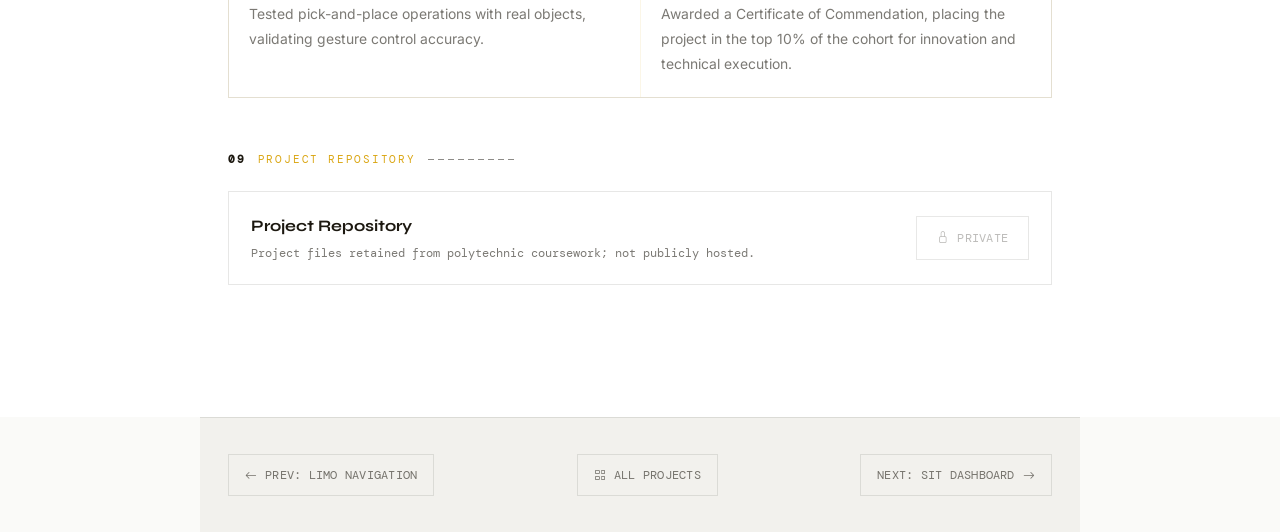
==== commit 48e38774: "Update hand-gesture-robot.html" ====
--- a/projects/hand-gesture-robot.html
+++ b/projects/hand-gesture-robot.html
@@ -8,101 +8,124 @@
 <link rel="shortcut icon" href="../assets/img/logo.png">
 <link rel="apple-touch-icon" href="../assets/img/logo.png">
 <title>Hand Gesture Controlled Robot — Jin Ziyu</title>
-<link href="https://fonts.googleapis.com/css2?family=Archivo:wght@500;600;700;800&family=IBM+Plex+Mono:wght@400;500;600&family=Source+Sans+3:wght@400;500;600&display=swap" rel="stylesheet"/>
+<link rel="preconnect" href="https://fonts.googleapis.com">
+<link href="https://fonts.googleapis.com/css2?family=Syne:wght@400;500;600;700;800&family=DM+Mono:wght@300;400;500&family=Inter:wght@300;400;500;600&display=swap" rel="stylesheet"/>
 <link href="https://cdn.jsdelivr.net/npm/bootstrap-icons@1.11.3/font/bootstrap-icons.css" rel="stylesheet"/>
 <style>
 *,*::before,*::after{box-sizing:border-box;margin:0;padding:0}
 :root{
-  --bg:#EDF0E9;--bg-deep:#E2E7DD;--paper:#FBFBF8;--card:#FFFFFF;
-  --line:#C7CFC1;--line-soft:#D9DFD3;--ink:#15201C;--muted:#5B6358;
-  --accent:#D6531F;--accent-ink:#9C3C13;--accent2:#1F6F6B;
-  --accent2-soft:rgba(31,111,107,0.10);--accent-soft:rgba(214,83,31,0.10);
-  --font-head:'Archivo',sans-serif;--font-body:'Source Sans 3',sans-serif;--font-mono:'IBM Plex Mono',monospace;
-  --t:0.25s cubic-bezier(0.4,0,0.2,1);
+  --void:#FAFAF8;
+  --surface:#F2F1ED;
+  --panel:#FFFFFF;
+  --card:#F7F6F2;
+  --border:rgba(28,24,16,0.10);
+  --border-hi:rgba(28,24,16,0.20);
+  --cyan:#DAA613;
+  --cyan-dim:rgba(218,166,19,0.08);
+  --cyan-mid:rgba(218,166,19,0.35);
+  --amber:#DAA000;
+  --amber-dim:rgba(218,160,0,0.10);
+  --purple:#613DAA;
+  --purple-dim:rgba(97,61,170,0.08);
+  --navy:#000DAA;
+  --text:#1C1810;
+  --text-2:rgba(28,24,16,0.58);
+  --text-3:rgba(28,24,16,0.35);
+  --font-display:'Syne',sans-serif;
+  --font-body:'Inter',sans-serif;
+  --font-mono:'DM Mono',monospace;
+  --ease:cubic-bezier(0.4,0,0.2,1);
 }
-html{scroll-behavior:smooth}
-body{background:var(--bg);color:var(--ink);font-family:var(--font-body);line-height:1.65;overflow-x:hidden;
-  background-image:linear-gradient(var(--line-soft) 1px,transparent 1px),linear-gradient(90deg,var(--line-soft) 1px,transparent 1px);
-  background-size:48px 48px;background-attachment:fixed;}
+html{scroll-behavior:smooth;font-size:16px}
+body{background:var(--void);color:var(--text);font-family:var(--font-body);line-height:1.7;overflow-x:hidden}
 a{color:inherit;text-decoration:none}
 img{max-width:100%;display:block}
 .container{max-width:880px;margin:0 auto;padding:0 28px}
 
-.plate{position:relative;border:1px solid var(--line);background:var(--card)}
+::-webkit-scrollbar{width:4px}
+::-webkit-scrollbar-track{background:var(--surface)}
+::-webkit-scrollbar-thumb{background:rgba(218,166,19,0.4);border-radius:0}
+
+.plate{position:relative;border:1px solid var(--border);background:var(--panel)}
 .plate::before,.plate::after{content:'';position:absolute;width:11px;height:11px;pointer-events:none}
-.plate::before{top:-1px;left:-1px;border-top:2px solid var(--ink);border-left:2px solid var(--ink)}
-.plate::after{bottom:-1px;right:-1px;border-bottom:2px solid var(--ink);border-right:2px solid var(--ink)}
-
-.topbar{position:sticky;top:0;z-index:99;background:rgba(251,251,248,0.94);backdrop-filter:blur(10px);border-bottom:1px solid var(--line);padding:0 24px;height:58px;display:flex;align-items:center;justify-content:space-between}
-.topbar-back{display:inline-flex;align-items:center;gap:8px;font-family:var(--font-mono);font-size:0.72rem;letter-spacing:0.03em;text-transform:uppercase;color:var(--muted);transition:color var(--t)}
-.topbar-back:hover{color:var(--accent-ink)}
-.topbar-title{font-family:var(--font-mono);font-size:0.68rem;color:var(--muted);letter-spacing:0.06em}
-
-.proj-hero{padding:64px 24px 48px;border-bottom:1px solid var(--line);background:var(--paper)}
-.proj-hero-inner{max-width:880px;margin:0 auto}
-.proj-tagid{display:inline-block;font-family:var(--font-mono);font-size:0.7rem;letter-spacing:0.06em;color:var(--accent-ink);border:1px solid var(--accent);padding:4px 10px;margin-bottom:18px}
-.proj-eyebrow{font-family:var(--font-mono);font-size:0.7rem;letter-spacing:0.16em;text-transform:uppercase;color:var(--accent2);margin-bottom:14px}
-.proj-title{font-family:var(--font-head);font-size:clamp(1.7rem,4.4vw,2.7rem);font-weight:800;color:var(--ink);line-height:1.12;margin-bottom:22px;max-width:680px}
+.plate::before{top:-1px;left:-1px;border-top:2px solid var(--text);border-left:2px solid var(--text)}
+.plate::after{bottom:-1px;right:-1px;border-bottom:2px solid var(--text);border-right:2px solid var(--text)}
+
+.topbar{position:sticky;top:0;z-index:99;background:rgba(250,250,248,0.96);backdrop-filter:blur(18px);border-bottom:1px solid var(--border);padding:0 24px;height:58px;display:flex;align-items:center;justify-content:space-between}
+.topbar-back{display:inline-flex;align-items:center;gap:8px;font-family:var(--font-mono);font-size:0.72rem;letter-spacing:0.04em;text-transform:uppercase;color:var(--text-2);transition:color 0.2s}
+.topbar-back:hover{color:var(--cyan)}
+.topbar-title{font-family:var(--font-mono);font-size:0.66rem;color:var(--text-3);letter-spacing:0.08em}
+
+.proj-hero{position:relative;padding:64px 24px 48px;border-bottom:1px solid var(--border);background:var(--surface);overflow:hidden}
+#sigCanvas{position:absolute;inset:0;width:100%;height:100%;pointer-events:none;z-index:0}
+.proj-hero-inner{position:relative;z-index:1;max-width:880px;margin:0 auto}
+.proj-tagid{display:inline-block;font-family:var(--font-mono);font-size:0.7rem;letter-spacing:0.06em;color:var(--cyan);border:1px solid var(--cyan);padding:4px 10px;margin-bottom:18px}
+.proj-eyebrow{font-family:var(--font-mono);font-size:0.7rem;letter-spacing:0.16em;text-transform:uppercase;color:var(--purple);margin-bottom:14px}
+.proj-title{font-family:var(--font-display);font-size:clamp(1.7rem,4.4vw,2.7rem);font-weight:800;color:var(--text);line-height:1.12;margin-bottom:22px;max-width:680px;letter-spacing:-0.02em}
 .proj-tags{display:flex;flex-wrap:wrap;gap:7px;margin-bottom:26px}
-.proj-tags span{font-family:var(--font-mono);font-size:0.66rem;letter-spacing:0.03em;padding:4px 10px;border:1px solid var(--line);color:var(--muted);text-transform:uppercase;background:var(--card)}
-.proj-meta{display:flex;gap:26px;flex-wrap:wrap;font-family:var(--font-mono);font-size:0.7rem;color:var(--muted);border-top:1px dashed var(--line);padding-top:16px}
+.proj-tags span{font-family:var(--font-mono);font-size:0.66rem;letter-spacing:0.03em;padding:4px 10px;border:1px solid rgba(97,61,170,0.4);color:rgba(97,61,170,0.85);text-transform:uppercase;background:var(--purple-dim)}
+.proj-meta{display:flex;gap:26px;flex-wrap:wrap;font-family:var(--font-mono);font-size:0.7rem;color:var(--text-2);border-top:1px dashed var(--border-hi);padding-top:16px}
 .proj-meta span{display:flex;align-items:center;gap:6px}
-
-.award-banner{background:var(--accent-soft);border-bottom:1px solid var(--line);padding:14px 24px;text-align:center;font-family:var(--font-mono);font-size:0.78rem;color:var(--accent-ink);display:flex;align-items:center;justify-content:center;gap:10px}
-
-.proj-figure{border-bottom:1px solid var(--line)}
+.proj-meta i{color:var(--cyan)}
+
+.award-banner{background:var(--cyan-dim);border-bottom:1px solid var(--border);padding:14px 24px;text-align:center;font-family:var(--font-mono);font-size:0.78rem;color:var(--amber);display:flex;align-items:center;justify-content:center;gap:10px}
+
+.proj-figure{border-bottom:1px solid var(--border)}
 .proj-figure svg{width:100%;height:auto;display:block;max-height:420px}
-.proj-figure-cap{font-family:var(--font-mono);font-size:0.66rem;letter-spacing:0.05em;color:var(--muted);text-transform:uppercase;text-align:center;padding:10px 0;background:var(--paper);border-bottom:1px solid var(--line)}
-
-.proj-body{padding:60px 0 80px}
+.proj-figure-cap{font-family:var(--font-mono);font-size:0.66rem;letter-spacing:0.05em;color:var(--text-3);text-transform:uppercase;text-align:center;padding:10px 0;background:var(--surface);border-bottom:1px solid var(--border)}
+
+.proj-body{padding:60px 0 80px;background:var(--panel)}
 .proj-section{margin-bottom:52px;max-width:880px;margin-left:auto;margin-right:auto;padding:0 28px}
-.proj-section-label{font-family:var(--font-mono);font-size:0.7rem;letter-spacing:0.16em;text-transform:uppercase;color:var(--accent-ink);display:flex;align-items:center;gap:12px;margin-bottom:22px}
-.proj-section-label .n{color:var(--ink);font-weight:600}
-.proj-section-label::after{content:'';flex:1;max-width:90px;height:1px;background:repeating-linear-gradient(90deg,var(--ink) 0 6px,transparent 6px 10px)}
-.proj-section p{color:var(--muted);font-size:0.96rem;line-height:1.78;margin-bottom:14px}
+.proj-section-label{font-family:var(--font-mono);font-size:0.7rem;letter-spacing:0.16em;text-transform:uppercase;color:var(--cyan);display:flex;align-items:center;gap:12px;margin-bottom:22px}
+.proj-section-label .n{color:var(--text);font-weight:600}
+.proj-section-label::after{content:'';flex:1;max-width:90px;height:1px;background:repeating-linear-gradient(90deg,var(--text) 0 6px,transparent 6px 10px);opacity:0.5}
+.proj-section p{color:var(--text-2);font-size:0.96rem;line-height:1.78;margin-bottom:14px}
 .proj-section p:last-child{margin-bottom:0}
 
-.spec-grid{display:grid;grid-template-columns:repeat(2,1fr);gap:1px;background:var(--line);border:1px solid var(--line);margin-top:6px}
-.spec-card{background:var(--card);padding:20px}
-.spec-card h4{font-family:var(--font-mono);font-size:0.68rem;letter-spacing:0.06em;color:var(--accent-ink);margin-bottom:8px;text-transform:uppercase}
-.spec-card p{font-size:0.87rem;color:var(--muted);margin:0}
-
-.highlight-box{background:var(--paper);border:1px solid var(--line);border-left:3px solid var(--accent2);padding:20px 24px;margin:18px 0}
-.highlight-box p{color:var(--muted);font-size:0.92rem;margin:0}
+.spec-grid{display:grid;grid-template-columns:repeat(2,1fr);gap:1px;background:rgba(218,166,19,0.10);border:1px solid var(--border);margin-top:6px}
+.spec-card{background:var(--panel);padding:20px;transition:background 0.25s}
+.spec-card:hover{background:rgba(97,61,170,0.06)}
+.spec-card h4{font-family:var(--font-mono);font-size:0.68rem;letter-spacing:0.06em;color:var(--cyan);margin-bottom:8px;text-transform:uppercase}
+.spec-card p{font-size:0.87rem;color:var(--text-2);margin:0}
+
+.highlight-box{background:var(--surface);border:1px solid var(--border);border-left:3px solid var(--purple);padding:20px 24px;margin:18px 0}
+.highlight-box p{color:var(--text-2);font-size:0.92rem;margin:0}
 
 .proj-list{display:flex;flex-direction:column;gap:10px;margin-top:6px}
-.proj-list li{font-size:0.92rem;color:var(--muted);padding-left:20px;position:relative}
-.proj-list li::before{content:'—';position:absolute;left:0;color:var(--accent2);top:0}
-
-.obj-list{display:flex;flex-direction:column;gap:0;margin-top:6px;border:1px solid var(--line)}
-.obj-list li{font-size:0.92rem;color:var(--ink);padding:13px 16px;position:relative;border-bottom:1px solid var(--line);display:flex;gap:12px}
+.proj-list li{font-size:0.92rem;color:var(--text-2);padding-left:20px;position:relative}
+.proj-list li::before{content:'—';position:absolute;left:0;color:var(--purple);top:0}
+.proj-list li strong{color:var(--text)}
+
+.obj-list{display:flex;flex-direction:column;gap:0;margin-top:6px;border:1px solid var(--border)}
+.obj-list li{font-size:0.92rem;color:var(--text);padding:13px 16px;position:relative;border-bottom:1px solid var(--border);display:flex;gap:12px}
 .obj-list li:last-child{border-bottom:none}
-.obj-list li .ono{font-family:var(--font-mono);font-size:0.72rem;color:var(--accent-ink);flex:0 0 30px}
-
-.media-frame{border:1px solid var(--line);background:var(--bg-deep);position:relative}
+.obj-list li:hover{background:rgba(97,61,170,0.05)}
+.obj-list li .ono{font-family:var(--font-mono);font-size:0.72rem;color:var(--cyan);flex:0 0 30px}
+
+.media-frame{border:1px solid var(--border);background:var(--surface);position:relative}
 .media-frame video{width:100%;display:block;max-height:480px;background:#000}
-.media-placeholder{min-height:240px;display:flex;flex-direction:column;align-items:center;justify-content:center;gap:12px;padding:36px;text-align:center;background:var(--paper)}
-.media-placeholder i{font-size:2.2rem;color:var(--line)}
-.media-placeholder span{font-family:var(--font-mono);font-size:0.74rem;color:var(--muted);line-height:1.7}
-
-.report-card{display:flex;gap:18px;align-items:center;border:1px solid var(--line);background:var(--card);padding:18px;}
-.report-thumb{flex:0 0 64px;height:80px;border:1px solid var(--line);background:var(--bg-deep);display:flex;align-items:center;justify-content:center;font-family:var(--font-mono);font-size:0.6rem;color:var(--muted);text-align:center}
-.report-thumb i{font-size:1.6rem;color:var(--accent-ink)}
+.media-placeholder{min-height:240px;display:flex;flex-direction:column;align-items:center;justify-content:center;gap:12px;padding:36px;text-align:center;background:var(--card)}
+.media-placeholder i{font-size:2.2rem;color:var(--border-hi)}
+.media-placeholder span{font-family:var(--font-mono);font-size:0.74rem;color:var(--text-2);line-height:1.7}
+
+.report-card{display:flex;gap:18px;align-items:center;border:1px solid var(--border);background:var(--panel);padding:18px}
+.report-thumb{flex:0 0 64px;height:80px;border:1px solid var(--border);background:var(--surface);display:flex;align-items:center;justify-content:center;font-family:var(--font-mono);font-size:0.6rem;color:var(--text-2);text-align:center}
+.report-thumb i{font-size:1.6rem;color:var(--cyan)}
 .report-info{flex:1}
-.report-info h4{font-family:var(--font-head);font-size:0.95rem;font-weight:700;margin-bottom:4px}
-.report-info p{font-size:0.84rem;color:var(--muted);margin:0}
-.report-link{font-family:var(--font-mono);font-size:0.72rem;color:var(--accent-ink);display:flex;align-items:center;gap:6px;flex:0 0 auto;border:1px solid var(--line);padding:8px 14px;text-transform:uppercase;letter-spacing:0.03em;transition:all var(--t)}
-.report-link:hover{border-color:var(--accent);background:var(--accent-soft)}
-
-.repo-card{display:flex;justify-content:space-between;align-items:center;gap:16px;border:1px solid var(--line);background:var(--card);padding:20px 22px;flex-wrap:wrap}
-.repo-card .repo-meta{font-family:var(--font-mono);font-size:0.78rem;color:var(--muted)}
-.repo-card .repo-meta strong{color:var(--ink);display:block;font-family:var(--font-head);font-size:1rem;margin-bottom:4px}
-.btn-outline{display:inline-flex;align-items:center;gap:8px;padding:11px 20px;border:1.5px solid var(--ink);font-family:var(--font-mono);font-size:0.74rem;color:var(--ink);text-transform:uppercase;letter-spacing:0.02em;transition:all var(--t)}
-.btn-outline:hover{background:var(--ink);color:var(--paper)}
-
-.proj-nav{border-top:1px solid var(--line);padding:36px 28px;display:flex;justify-content:space-between;align-items:center;flex-wrap:wrap;gap:16px;max-width:880px;margin:0 auto}
-.proj-nav a{display:inline-flex;align-items:center;gap:8px;font-family:var(--font-mono);font-size:0.74rem;color:var(--muted);padding:10px 16px;border:1px solid var(--line);transition:all var(--t);text-transform:uppercase;letter-spacing:0.02em}
-.proj-nav a:hover{border-color:var(--ink);color:var(--ink)}
+.report-info h4{font-family:var(--font-display);font-size:0.95rem;font-weight:700;margin-bottom:4px;color:var(--text)}
+.report-info p{font-size:0.84rem;color:var(--text-2);margin:0}
+.report-link{font-family:var(--font-mono);font-size:0.72rem;color:var(--cyan);display:flex;align-items:center;gap:6px;flex:0 0 auto;border:1px solid var(--border-hi);padding:8px 14px;text-transform:uppercase;letter-spacing:0.03em;transition:all 0.2s}
+.report-link:hover{border-color:var(--cyan);background:var(--cyan-dim)}
+
+.repo-card{display:flex;justify-content:space-between;align-items:center;gap:16px;border:1px solid var(--border);background:var(--panel);padding:20px 22px;flex-wrap:wrap}
+.repo-card .repo-meta{font-family:var(--font-mono);font-size:0.78rem;color:var(--text-2)}
+.repo-card .repo-meta strong{color:var(--text);display:block;font-family:var(--font-display);font-size:1rem;margin-bottom:4px}
+.btn-outline{display:inline-flex;align-items:center;gap:8px;padding:11px 20px;border:1.5px solid var(--border-hi);font-family:var(--font-mono);font-size:0.74rem;color:var(--text-2);text-transform:uppercase;letter-spacing:0.02em;transition:all 0.2s}
+.btn-outline:hover{border-color:var(--cyan);color:var(--cyan);background:var(--cyan-dim)}
+
+.proj-nav{border-top:1px solid var(--border);padding:36px 28px;display:flex;justify-content:space-between;align-items:center;flex-wrap:wrap;gap:16px;max-width:880px;margin:0 auto;background:var(--surface)}
+.proj-nav a{display:inline-flex;align-items:center;gap:8px;font-family:var(--font-mono);font-size:0.74rem;color:var(--text-2);padding:10px 16px;border:1px solid var(--border);transition:all 0.2s;text-transform:uppercase;letter-spacing:0.02em}
+.proj-nav a:hover{border-color:var(--cyan);color:var(--cyan)}
 
 @media(max-width:600px){.spec-grid{grid-template-columns:1fr}.proj-meta{gap:16px}}
 </style>
@@ -113,6 +136,7 @@
   <span class="topbar-title">JIN ZIYU · PROJECT FILE</span>
 </div>
 <div class="proj-hero">
+  <canvas id="sigCanvas" aria-hidden="true"></canvas>
   <div class="proj-hero-inner">
     <span class="proj-tagid">RBX-03</span>
     <p class="proj-eyebrow">Embedded Systems · Haptics · 3D Printing</p>
@@ -121,26 +145,27 @@
     <div class="proj-meta"><span><i class='bi bi-calendar3'></i> Apr – Aug 2021</span><span><i class='bi bi-building'></i> Temasek Polytechnic</span><span><i class='bi bi-award'></i> Certificate of Commendation</span></div>
   </div>
 </div>
-<div class="award-banner"><i class="bi bi-award-fill"></i> Certificate of Commendation — recognised as a top major project (Top 10%)</div><div class="proj-figure plate"><svg viewBox="0 0 880 420" xmlns="http://www.w3.org/2000/svg">
-<rect width="880" height="420" fill="#E2E7DD"/>
-<g stroke="#1F6F6B" stroke-width="1" opacity="0.2"><line x1="440" y1="0" x2="440" y2="420"/><line x1="0" y1="210" x2="880" y2="210"/></g>
+<div class="award-banner"><i class="bi bi-award-fill"></i> Certificate of Commendation — recognised as a top major project (Top 10%)</div>
+<div class="proj-figure plate"><svg viewBox="0 0 880 420" xmlns="http://www.w3.org/2000/svg">
+<rect width="880" height="420" fill="#F2F1ED"/>
+<g stroke="#613DAA" stroke-width="1" opacity="0.15"><line x1="440" y1="0" x2="440" y2="420"/><line x1="0" y1="210" x2="880" y2="210"/></g>
 <g transform="translate(140,130)">
-  <rect x="-10" y="0" width="60" height="100" rx="14" fill="none" stroke="#15201C" stroke-width="2.5"/>
-  <rect x="6" y="-70" width="14" height="74" fill="none" stroke="#15201C" stroke-width="2"/>
-  <rect x="26" y="-60" width="14" height="64" fill="none" stroke="#15201C" stroke-width="2"/>
-  <text x="20" y="130" text-anchor="middle" font-family="IBM Plex Mono" font-size="13" fill="#15201C">HAPTIC GLOVE</text>
-  <text x="20" y="148" text-anchor="middle" font-family="IBM Plex Mono" font-size="10" fill="#5B6358">FLEX SENSORS</text>
+  <rect x="-10" y="0" width="60" height="100" rx="14" fill="none" stroke="#1C1810" stroke-width="2.5"/>
+  <rect x="6" y="-70" width="14" height="74" fill="none" stroke="#1C1810" stroke-width="2"/>
+  <rect x="26" y="-60" width="14" height="64" fill="none" stroke="#1C1810" stroke-width="2"/>
+  <text x="20" y="130" text-anchor="middle" font-family="DM Mono,monospace" font-size="13" fill="#1C1810">HAPTIC GLOVE</text>
+  <text x="20" y="148" text-anchor="middle" font-family="DM Mono,monospace" font-size="10" fill="#5B6358">FLEX SENSORS</text>
 </g>
 <g transform="translate(560,120)">
-  <rect x="0" y="130" width="120" height="20" fill="none" stroke="#D6531F" stroke-width="2.5"/>
-  <line x1="60" y1="130" x2="60" y2="60" stroke="#D6531F" stroke-width="2.5"/>
-  <line x1="60" y1="60" x2="140" y2="20" stroke="#D6531F" stroke-width="2.5"/>
-  <circle cx="140" cy="20" r="9" fill="#D6531F"/>
-  <text x="60" y="172" text-anchor="middle" font-family="IBM Plex Mono" font-size="13" fill="#D6531F">6-AXIS ARM</text>
+  <rect x="0" y="130" width="120" height="20" fill="none" stroke="#DAA613" stroke-width="2.5"/>
+  <line x1="60" y1="130" x2="60" y2="60" stroke="#DAA613" stroke-width="2.5"/>
+  <line x1="60" y1="60" x2="140" y2="20" stroke="#DAA613" stroke-width="2.5"/>
+  <circle cx="140" cy="20" r="9" fill="#DAA613"/>
+  <text x="60" y="172" text-anchor="middle" font-family="DM Mono,monospace" font-size="13" fill="#DAA000">6-AXIS ARM</text>
 </g>
-<path d="M230,180 C320,150 420,150 540,190" fill="none" stroke="#15201C" stroke-width="2" stroke-dasharray="3,6"/>
-<text x="385" y="150" text-anchor="middle" font-family="IBM Plex Mono" font-size="12" fill="#15201C">BLUETOOTH HC05 · MASTER/SLAVE</text>
-<text x="440" y="40" text-anchor="middle" font-family="IBM Plex Mono" font-size="12" letter-spacing="2" fill="#5B6358">FIG.01 — GESTURE-TO-SERVO CONTROL LINK</text>
+<path d="M230,180 C320,150 420,150 540,190" fill="none" stroke="#1C1810" stroke-width="2" stroke-dasharray="3,6" opacity="0.5"/>
+<text x="385" y="150" text-anchor="middle" font-family="DM Mono,monospace" font-size="12" fill="#1C1810">BLUETOOTH HC05 · MASTER/SLAVE</text>
+<text x="440" y="40" text-anchor="middle" font-family="DM Mono,monospace" font-size="12" letter-spacing="2" fill="#5B6358">FIG.01 — GESTURE-TO-SERVO CONTROL LINK</text>
 </svg></div><div class="proj-figure-cap">FIG.01 — Gesture-to-servo control link</div><div class="proj-body"><div class="proj-section">
   <div class="proj-section-label"><span class="n">01</span> Project Overview</div>
   <p>The Hand Gesture Controlled Robot is a six-axis pick-and-place robotic arm controlled wirelessly in real time via a Haptic Glove worn by the operator. Flex sensors on the glove capture finger bend angles, which are transmitted over Bluetooth and mapped directly to the servo joints of the 3D-printed robot arm.</p><p>Developed as the major project for the Diploma in Electronics at Temasek Polytechnic, it received a Certificate of Commendation, placing it in the top 10% of major projects for that cohort.</p>
@@ -189,7 +214,67 @@
   <a href="../index.html#projects"><i class="bi bi-grid"></i> All Projects</a>
   <a href="sit-dashboard.html">Next: SIT Dashboard <i class="bi bi-arrow-right"></i></a>
 </div>
+<script>
+(function(){
+  const c=document.getElementById('sigCanvas');
+  if(!c)return;
+  const ctx=c.getContext('2d');
+  let W,H,mx=0.5,my=0.5,t=0;
+  const zone=document.querySelector('.proj-hero');
+  function resize(){W=c.width=c.offsetWidth;H=c.height=c.offsetHeight}
+  window.addEventListener('resize',resize);
+  resize();
+  zone.addEventListener('mousemove',e=>{
+    const r=c.getBoundingClientRect();
+    mx=(e.clientX-r.left)/W;my=(e.clientY-r.top)/H;
+  });
+  function draw(){
+    ctx.clearRect(0,0,W,H);
+    t+=0.02;
+    /* mx/my auto-drift continuously so the signal always moves, even with no mouse input */
+    const dmx=0.5+Math.sin(t*0.35)*0.4;
+    const dmy=0.5+Math.cos(t*0.27)*0.35;
+    const gx=W/18,gy=H/10;
+    for(let r=0;r<=10;r++) for(let cc=0;cc<=18;cc++){
+      const px=cc*gx,py=r*gy;
+      const dist=Math.hypot(px/W-dmx,py/H-dmy);
+      const a=Math.max(0,0.12-dist*0.22);
+      ctx.beginPath();ctx.arc(px,py,1,0,Math.PI*2);
+      ctx.fillStyle=`rgba(218,166,19,${a})`;ctx.fill();
+    }
+    /* primary signal trace — scrolls continuously via -t phase */
+    ctx.beginPath();
+    ctx.strokeStyle='rgba(218,166,19,0.28)';ctx.lineWidth=1.5;
+    for(let x=0;x<=W;x+=2){
+      const norm=x/W;
+      const freq=3+dmx*4;
+      const amp=H*0.08*(0.5+dmy*0.8);
+      const y=H*0.5+Math.sin(norm*Math.PI*freq-t*1.6)*amp+Math.sin(norm*Math.PI*freq*1.7-t*1.1)*(amp*0.3);
+      x===0?ctx.moveTo(x,y):ctx.lineTo(x,y);
+    }
+    ctx.stroke();
+    /* secondary faint trace, different speed/phase */
+    ctx.beginPath();
+    ctx.strokeStyle='rgba(97,61,170,0.18)';ctx.lineWidth=1;
+    for(let x=0;x<=W;x+=2){
+      const norm=x/W;
+      const y=H*0.35+Math.sin(norm*Math.PI*5-t*2.1)*H*0.04;
+      x===0?ctx.moveTo(x,y):ctx.lineTo(x,y);
+    }
+    ctx.stroke();
+    /* third trace travelling the opposite direction for visible cross-motion */
+    ctx.beginPath();
+    ctx.strokeStyle='rgba(218,160,0,0.16)';ctx.lineWidth=1;
+    for(let x=0;x<=W;x+=2){
+      const norm=x/W;
+      const y=H*0.68+Math.sin(norm*Math.PI*3.4+t*1.4)*H*0.05;
+      x===0?ctx.moveTo(x,y):ctx.lineTo(x,y);
+    }
+    ctx.stroke();
+    requestAnimationFrame(draw);
+  }
+  draw();
+})();
+</script>
 </body>
 </html>
-
-
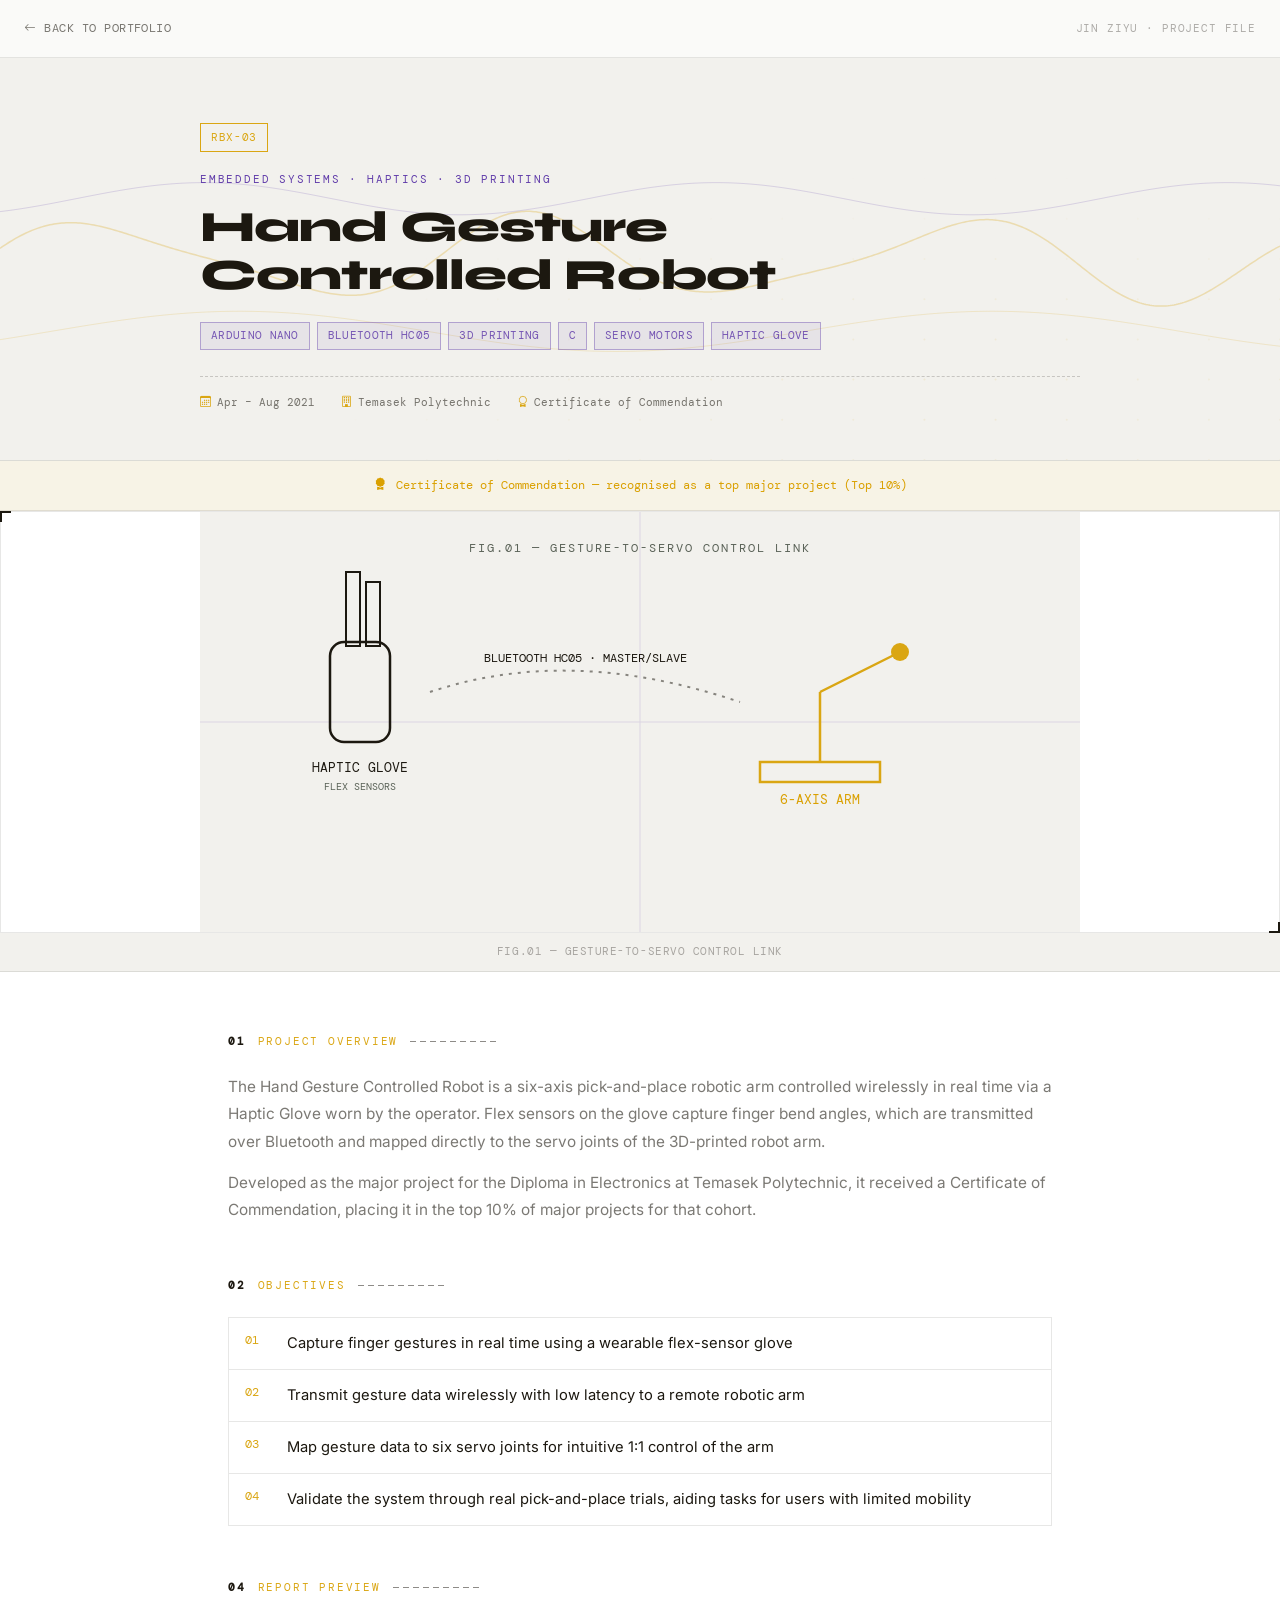
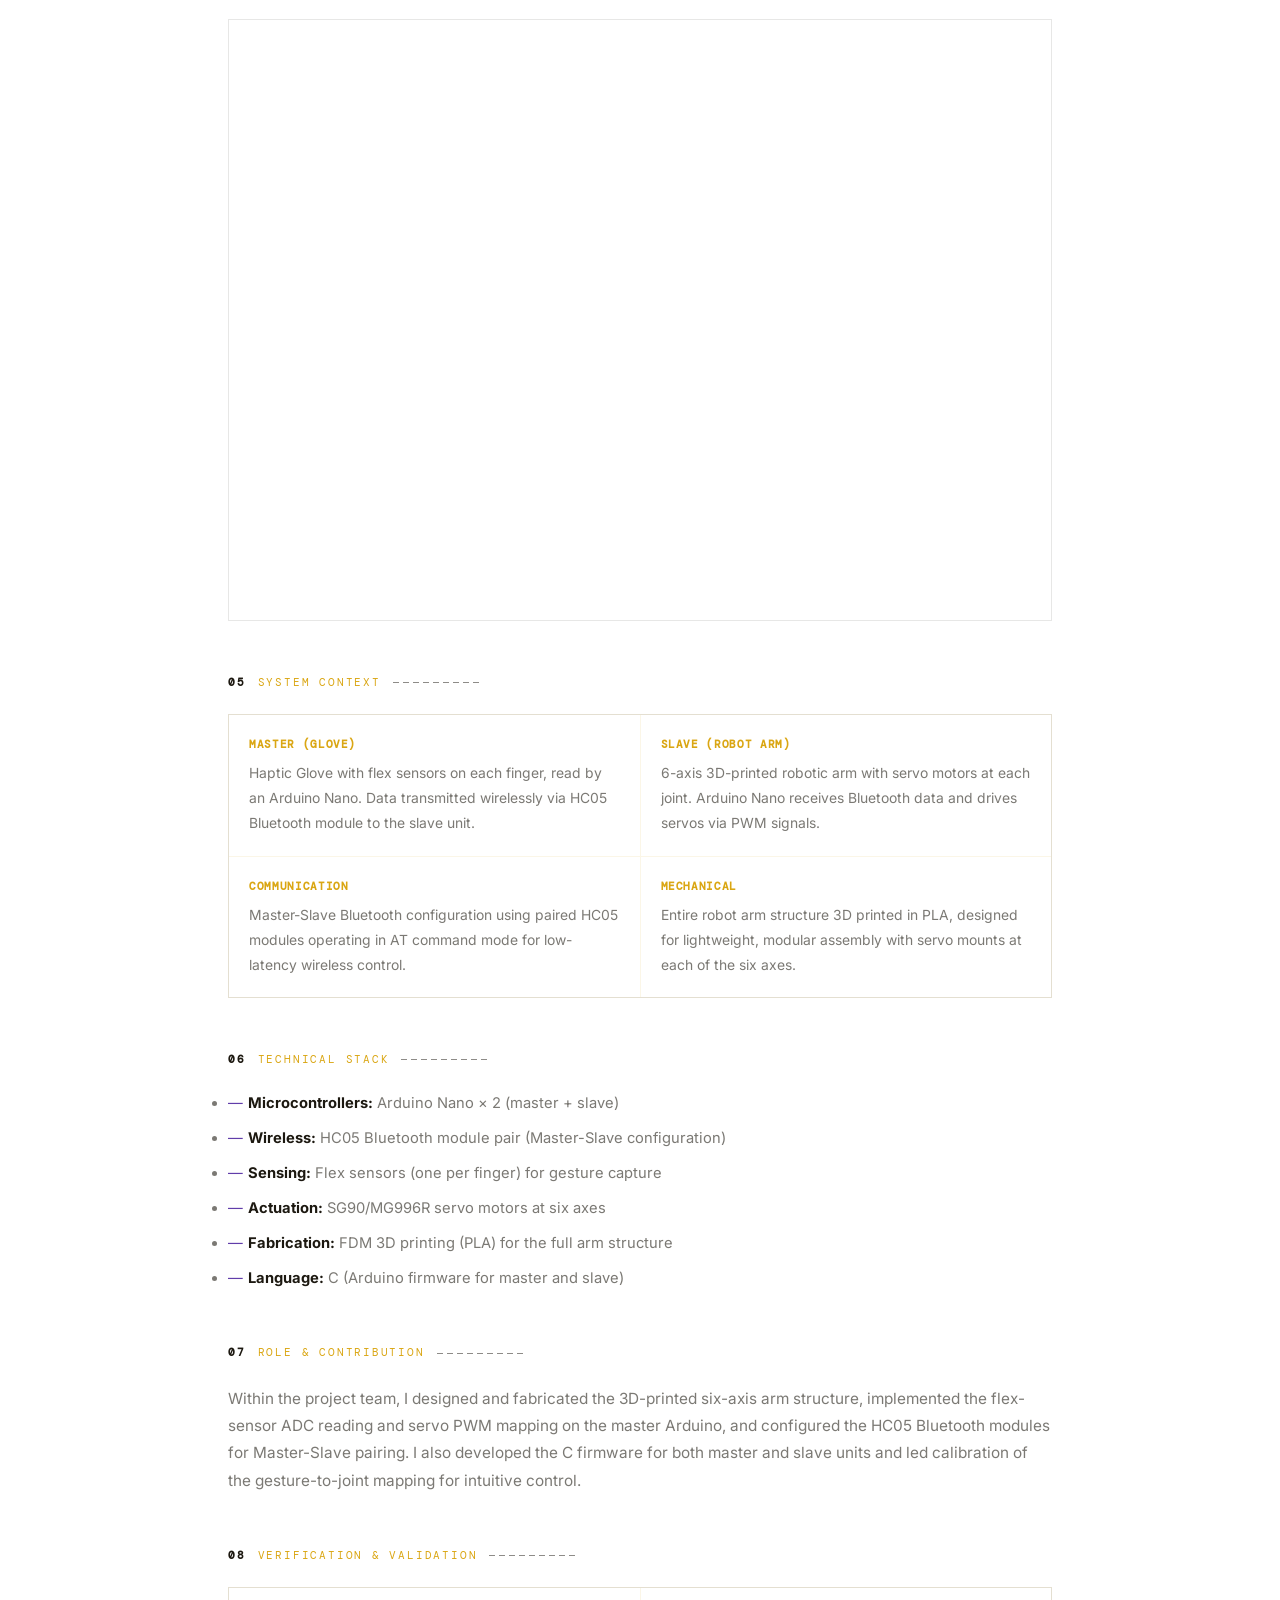
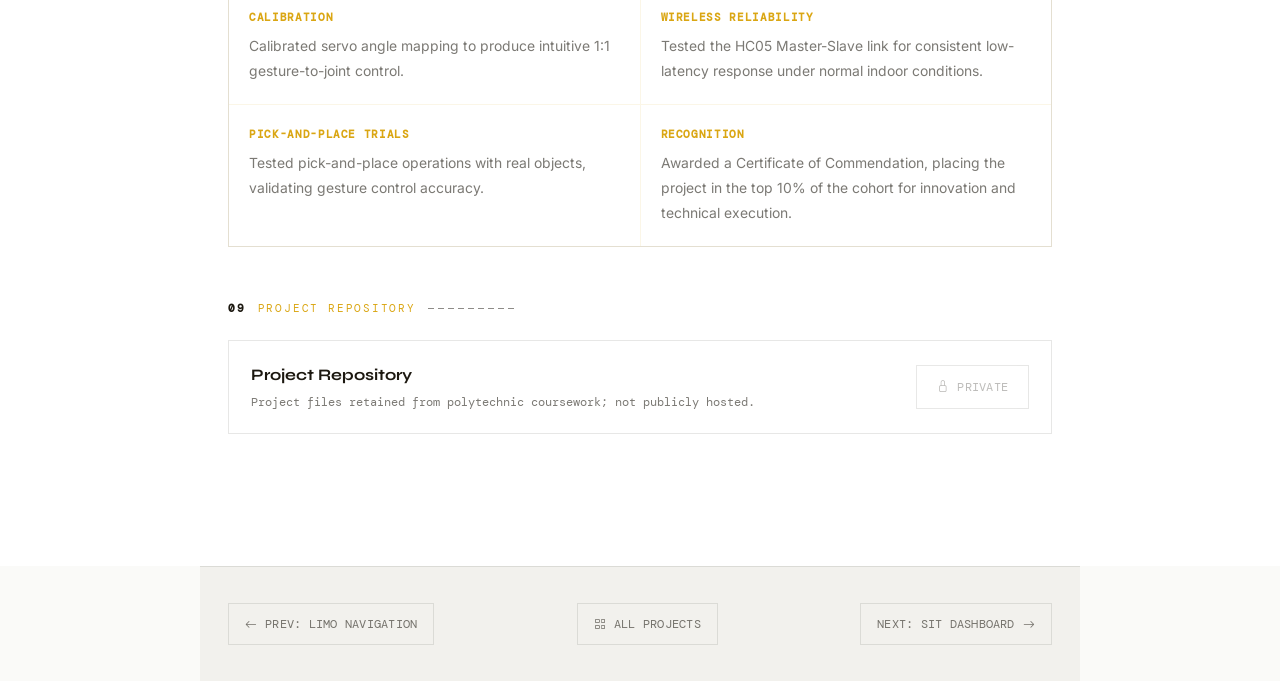
==== commit 995b00ff: "Update hand-gesture-robot.html" ====
--- a/projects/hand-gesture-robot.html
+++ b/projects/hand-gesture-robot.html
@@ -175,16 +175,10 @@
   <ul class='obj-list'><li><span class='ono'>01</span><span>Capture finger gestures in real time using a wearable flex-sensor glove</span></li><li><span class='ono'>02</span><span>Transmit gesture data wirelessly with low latency to a remote robotic arm</span></li><li><span class='ono'>03</span><span>Map gesture data to six servo joints for intuitive 1:1 control of the arm</span></li><li><span class='ono'>04</span><span>Validate the system through real pick-and-place trials, aiding tasks for users with limited mobility</span></li></ul>
 </div>
 <div class="proj-section">
-  <div class="proj-section-label"><span class="n">03</span> Demo Video</div>
-  <div class="media-frame"><div class="media-placeholder"><i class="bi bi-film"></i><span>No recorded demo currently published — pick-and-place trials were demonstrated live for assessment.</span></div></div>
-</div>
-<div class="proj-section">
   <div class="proj-section-label"><span class="n">04</span> Report Preview</div>
-  <div class="report-card">
-      <div class="report-thumb"><i class="bi bi-file-earmark-text"></i></div>
-      <div class="report-info"><h4>Major Project Report</h4><p>Diploma major project write-up covering glove design, servo calibration, and Bluetooth pairing.</p></div>
-      <a href="../assets/reports/hand-gesture-robot.pdf" target="_blank" class="report-link" onclick="return true;"><i class="bi bi-eye"></i> Preview</a>
-    </div>
+  <div class="media-frame" style="background:var(--panel)">
+    <iframe src="../assets/reports/hand-gesture-robot.pdf" title="Major Project Report" style="width:100%;height:600px;border:none;display:block" onerror="this.closest('.media-frame').innerHTML='<div class=\'media-placeholder\'><i class=\'bi bi-file-earmark-pdf\'></i><span>Report preview unavailable.</span></div>'"></iframe>
+  </div>
 </div>
 <div class="proj-section">
   <div class="proj-section-label"><span class="n">05</span> System Context</div>
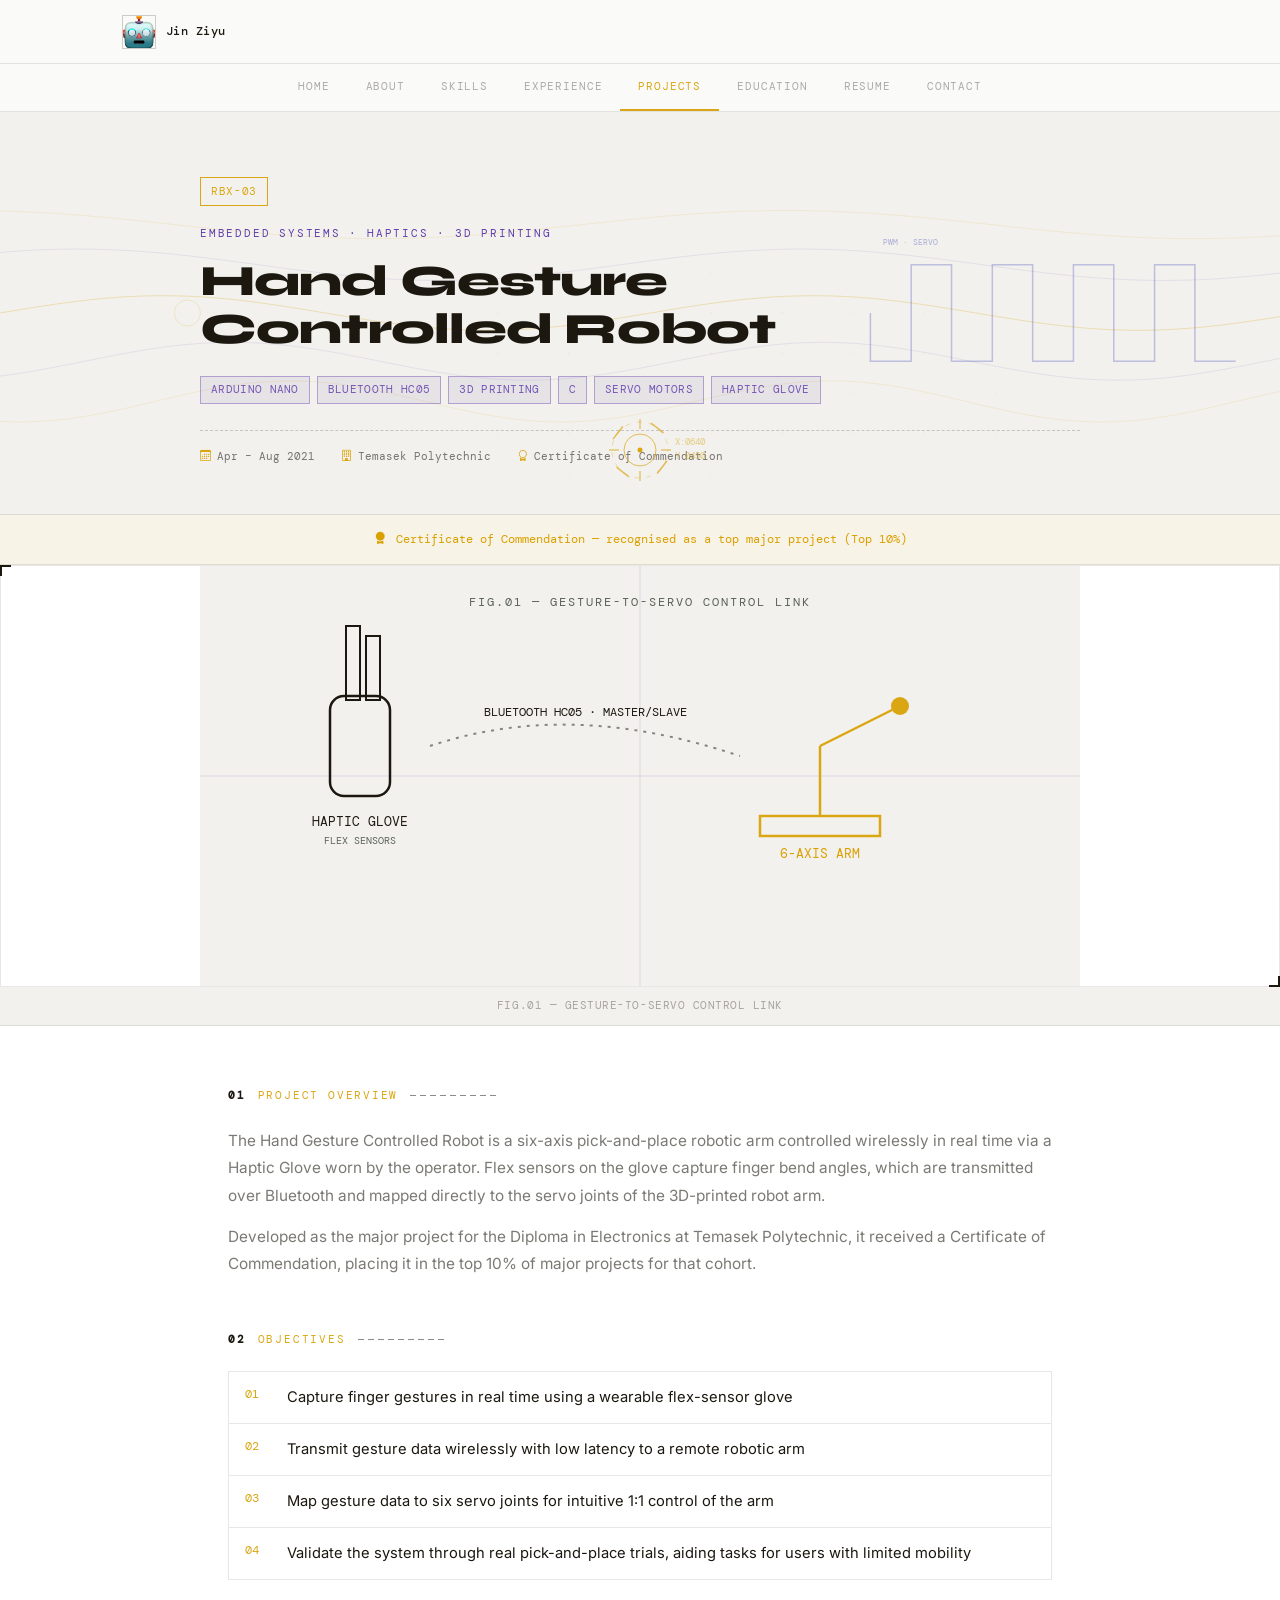
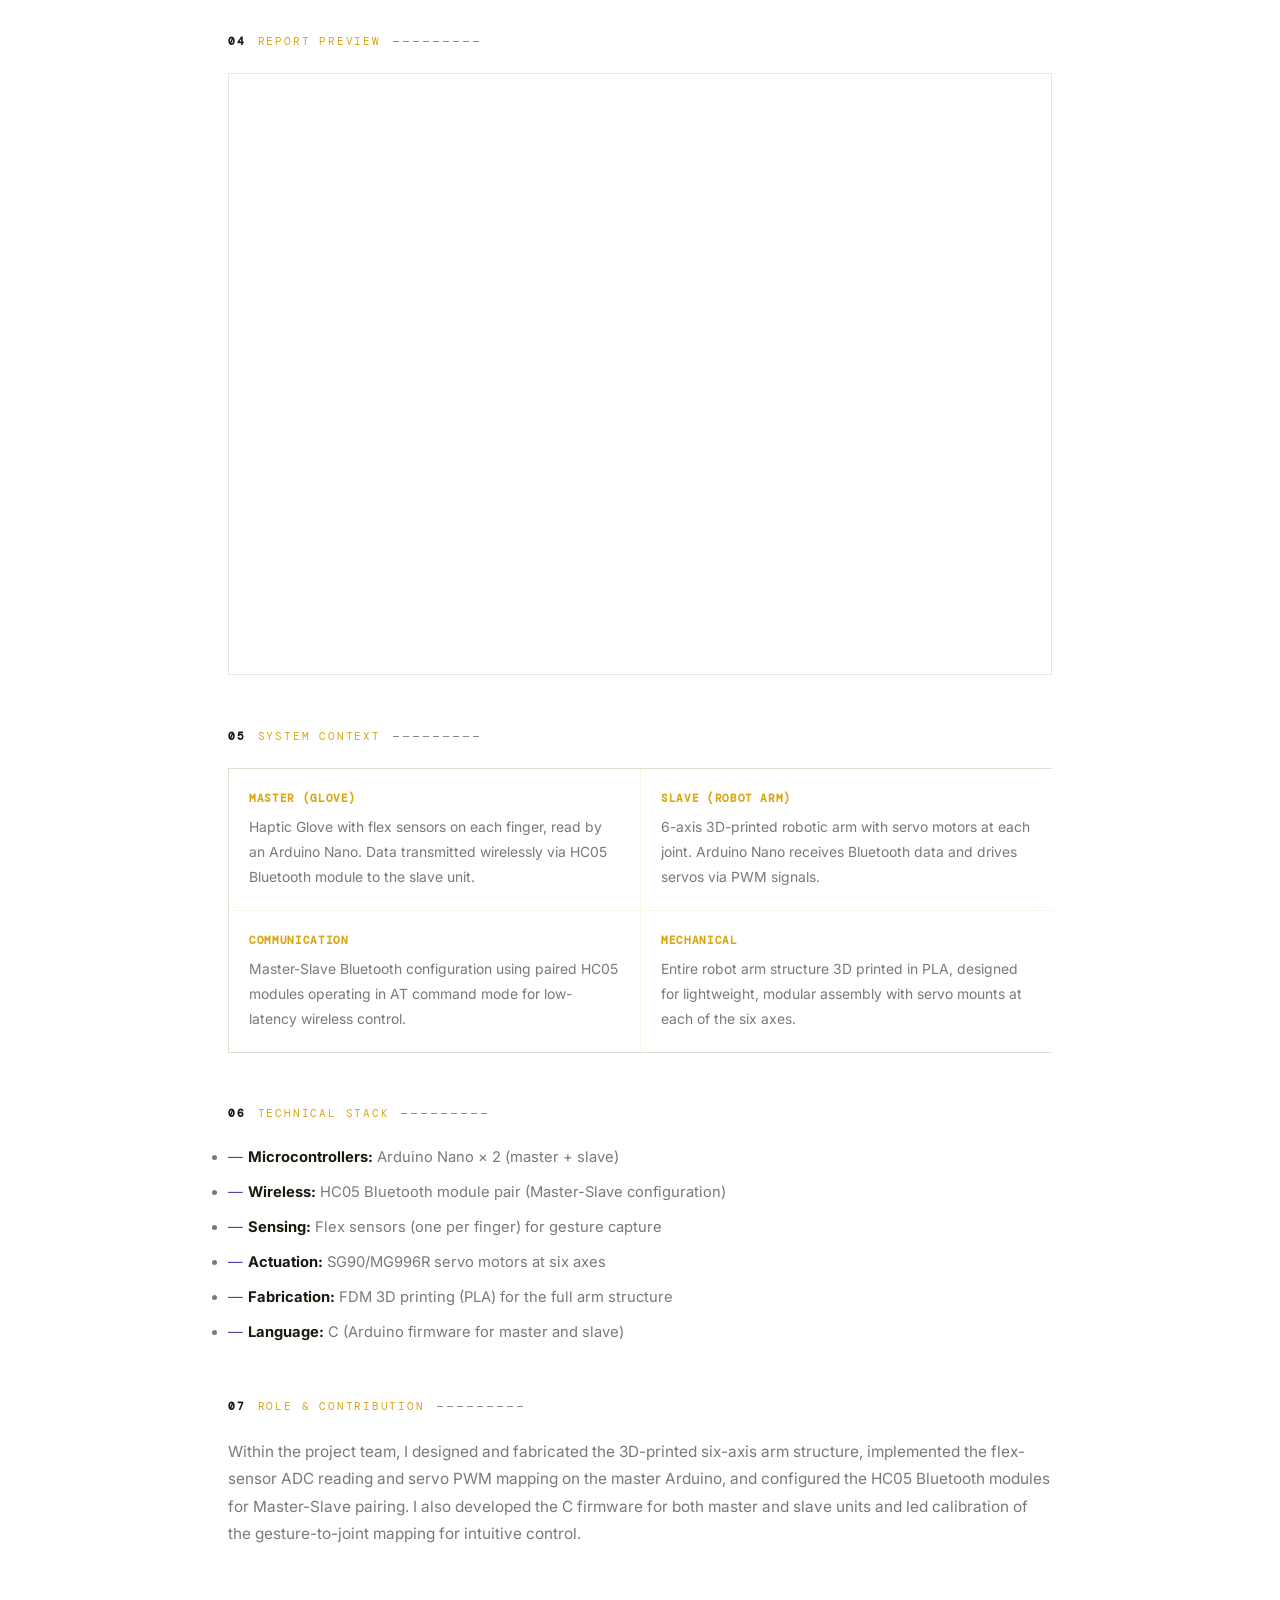
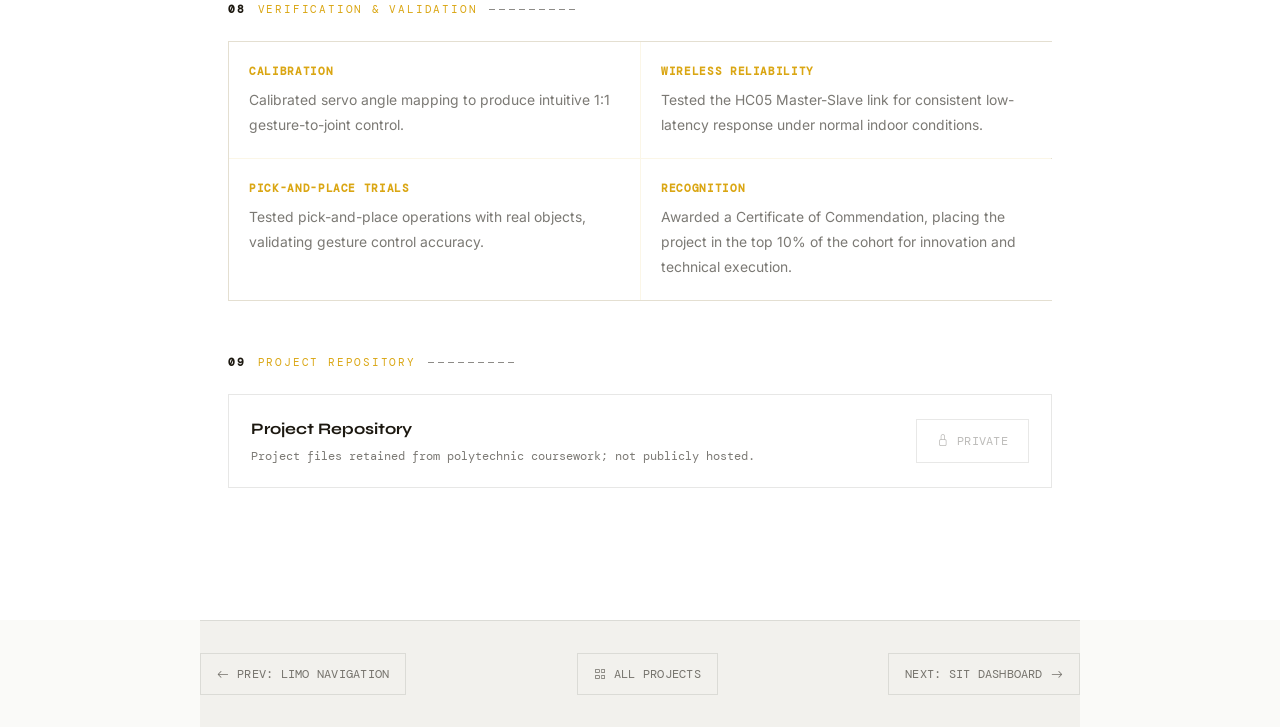
==== commit 3bcf8372: "Update hand-gesture-robot.html" ====
--- a/projects/hand-gesture-robot.html
+++ b/projects/hand-gesture-robot.html
@@ -35,9 +35,11 @@
   --font-body:'Inter',sans-serif;
   --font-mono:'DM Mono',monospace;
   --ease:cubic-bezier(0.4,0,0.2,1);
+  --nav-h:64px;
+  --tab-h:48px;
 }
 html{scroll-behavior:smooth;font-size:16px}
-body{background:var(--void);color:var(--text);font-family:var(--font-body);line-height:1.7;overflow-x:hidden}
+body{background:var(--void);color:var(--text);font-family:var(--font-body);line-height:1.7;overflow-x:hidden;padding-top:calc(var(--nav-h) + var(--tab-h))}
 a{color:inherit;text-decoration:none}
 img{max-width:100%;display:block}
 .container{max-width:880px;margin:0 auto;padding:0 28px}
@@ -51,10 +53,83 @@
 .plate::before{top:-1px;left:-1px;border-top:2px solid var(--text);border-left:2px solid var(--text)}
 .plate::after{bottom:-1px;right:-1px;border-bottom:2px solid var(--text);border-right:2px solid var(--text)}
 
-.topbar{position:sticky;top:0;z-index:99;background:rgba(250,250,248,0.96);backdrop-filter:blur(18px);border-bottom:1px solid var(--border);padding:0 24px;height:58px;display:flex;align-items:center;justify-content:space-between}
-.topbar-back{display:inline-flex;align-items:center;gap:8px;font-family:var(--font-mono);font-size:0.72rem;letter-spacing:0.04em;text-transform:uppercase;color:var(--text-2);transition:color 0.2s}
-.topbar-back:hover{color:var(--cyan)}
-.topbar-title{font-family:var(--font-mono);font-size:0.66rem;color:var(--text-3);letter-spacing:0.08em}
+/* ── NAV ── */
+.nav{
+  position:fixed;top:0;left:0;right:0;z-index:999;height:var(--nav-h);
+  display:flex;align-items:center;
+  background:rgba(250,250,248,0.97);
+  backdrop-filter:blur(18px);
+  border-bottom:1px solid var(--border);
+  transition:background 0.35s var(--ease),box-shadow 0.35s var(--ease);
+}
+.nav.scrolled{box-shadow:0 2px 24px rgba(28,24,16,0.06)}
+.nav-inner{
+  max-width:1100px;margin:0 auto;padding:0 32px;
+  width:100%;display:flex;align-items:center;justify-content:space-between;
+}
+.nav-logo{
+  font-family:var(--font-mono);font-size:0.78rem;font-weight:500;
+  color:var(--text);letter-spacing:0.04em;
+  display:flex;align-items:center;gap:10px;
+}
+.nav-logo-mark{
+  width:34px;height:34px;border:1px solid var(--border-hi);
+  display:flex;align-items:center;justify-content:center;
+  font-size:0.72rem;color:var(--text);
+  transition:background 0.2s;overflow:hidden;
+}
+.nav-logo-mark img{width:100%;height:100%;object-fit:cover}
+.nav-logo-mark:hover{background:var(--cyan-dim);color:var(--cyan)}
+.nav-links{display:flex;gap:0;align-items:center}
+.nav-link{display:none}
+
+/* ── TAB BAR ── */
+.tab-bar-wrap{
+  position:fixed;top:var(--nav-h);left:0;right:0;z-index:998;
+  height:var(--tab-h);
+}
+.tab-bar{
+  position:relative;height:100%;
+  background:rgba(250,250,248,0.97);
+  backdrop-filter:blur(18px);
+  border-bottom:1px solid var(--border);
+  display:flex;align-items:stretch;justify-content:center;
+  overflow-x:auto;scrollbar-width:none;
+  -webkit-overflow-scrolling:touch;
+}
+.tab-bar::-webkit-scrollbar{display:none}
+.tab-fade{
+  position:absolute;top:0;bottom:1px;width:28px;
+  pointer-events:none;z-index:2;
+  opacity:0;transition:opacity 0.25s var(--ease);
+}
+.tab-fade-l{left:0;background:linear-gradient(to right,rgba(250,250,248,0.97),transparent)}
+.tab-fade-r{right:0;background:linear-gradient(to left,rgba(250,250,248,0.97),transparent)}
+.tab-bar-wrap.scroll-l .tab-fade-l{opacity:1}
+.tab-bar-wrap.scroll-r .tab-fade-r{opacity:1}
+.tab-btn{
+  font-family:var(--font-mono);font-size:0.66rem;letter-spacing:0.08em;text-transform:uppercase;
+  color:var(--text-3);
+  padding:0 18px;
+  border:none;background:none;cursor:pointer;
+  white-space:nowrap;
+  position:relative;
+  transition:color 0.2s var(--ease);
+  border-bottom:2px solid transparent;
+  text-decoration:none;display:inline-flex;align-items:center;
+}
+.tab-btn:hover{color:var(--text-2)}
+.tab-btn.active{
+  color:var(--cyan);
+  border-bottom-color:var(--cyan);
+}
+.tab-indicator{
+  position:absolute;bottom:0;height:2px;
+  background:var(--cyan);
+  transition:left 0.32s var(--ease),width 0.32s var(--ease);
+  pointer-events:none;
+  z-index:1;
+}
 
 .proj-hero{position:relative;padding:64px 24px 48px;border-bottom:1px solid var(--border);background:var(--surface);overflow:hidden}
 #sigCanvas{position:absolute;inset:0;width:100%;height:100%;pointer-events:none;z-index:0}
@@ -127,13 +202,170 @@
 .proj-nav a{display:inline-flex;align-items:center;gap:8px;font-family:var(--font-mono);font-size:0.74rem;color:var(--text-2);padding:10px 16px;border:1px solid var(--border);transition:all 0.2s;text-transform:uppercase;letter-spacing:0.02em}
 .proj-nav a:hover{border-color:var(--cyan);color:var(--cyan)}
 
-@media(max-width:600px){.spec-grid{grid-template-columns:1fr}.proj-meta{gap:16px}}
+@media(max-width:600px){.spec-grid{grid-template-columns:1fr}.proj-meta{gap:16px}.topbar-title{display:none}}
+
+
+/* ══════════════════════════════════════
+   SHARED ANIMATION SYSTEM v2
+   ══════════════════════════════════════ */
+.stagger-children > *{opacity:0;transform:translateY(20px);transition:opacity .55s cubic-bezier(.4,0,.2,1),transform .55s cubic-bezier(.4,0,.2,1)}
+.stagger-children.up > *:nth-child(1){transition-delay:.05s}
+.stagger-children.up > *:nth-child(2){transition-delay:.12s}
+.stagger-children.up > *:nth-child(3){transition-delay:.19s}
+.stagger-children.up > *:nth-child(4){transition-delay:.26s}
+.stagger-children.up > *:nth-child(5){transition-delay:.33s}
+.stagger-children.up > *:nth-child(6){transition-delay:.40s}
+.stagger-children.up > *{opacity:1;transform:translateY(0)}
+
+.reveal-left{opacity:0;transform:translateX(-28px);transition:opacity .65s cubic-bezier(.4,0,.2,1),transform .65s cubic-bezier(.4,0,.2,1)}
+.reveal-left.up{opacity:1;transform:translateX(0)}
+.reveal-right{opacity:0;transform:translateX(28px);transition:opacity .65s cubic-bezier(.4,0,.2,1),transform .65s cubic-bezier(.4,0,.2,1)}
+.reveal-right.up{opacity:1;transform:translateX(0)}
+
+.spec-grid .spec-card{opacity:0;transform:translateY(16px);transition:opacity .5s cubic-bezier(.4,0,.2,1),transform .5s cubic-bezier(.4,0,.2,1),background .25s}
+.spec-grid.up .spec-card:nth-child(1){transition-delay:.04s;opacity:1;transform:translateY(0)}
+.spec-grid.up .spec-card:nth-child(2){transition-delay:.10s;opacity:1;transform:translateY(0)}
+.spec-grid.up .spec-card:nth-child(3){transition-delay:.16s;opacity:1;transform:translateY(0)}
+.spec-grid.up .spec-card:nth-child(4){transition-delay:.22s;opacity:1;transform:translateY(0)}
+
+.proj-list li{opacity:0;transform:translateX(-12px);transition:opacity .4s cubic-bezier(.4,0,.2,1),transform .4s cubic-bezier(.4,0,.2,1)}
+.proj-list.up li:nth-child(1){opacity:1;transform:none;transition-delay:.05s}
+.proj-list.up li:nth-child(2){opacity:1;transform:none;transition-delay:.11s}
+.proj-list.up li:nth-child(3){opacity:1;transform:none;transition-delay:.17s}
+.proj-list.up li:nth-child(4){opacity:1;transform:none;transition-delay:.23s}
+.proj-list.up li:nth-child(5){opacity:1;transform:none;transition-delay:.29s}
+.proj-list.up li:nth-child(6){opacity:1;transform:none;transition-delay:.35s}
+.proj-list.up li:nth-child(7){opacity:1;transform:none;transition-delay:.41s}
+
+.obj-list li{opacity:0;transform:translateX(-14px);transition:opacity .42s cubic-bezier(.4,0,.2,1),transform .42s cubic-bezier(.4,0,.2,1)}
+.obj-list.up li:nth-child(1){opacity:1;transform:none;transition-delay:.04s}
+.obj-list.up li:nth-child(2){opacity:1;transform:none;transition-delay:.10s}
+.obj-list.up li:nth-child(3){opacity:1;transform:none;transition-delay:.16s}
+.obj-list.up li:nth-child(4){opacity:1;transform:none;transition-delay:.22s}
+
+@keyframes borderGlow{0%,100%{border-left-color:#613DAA}50%{border-left-color:#DAA613}}
+.highlight-box{animation:borderGlow 4s ease-in-out infinite}
+
+@keyframes topbarIn{from{opacity:0;transform:translateY(-10px)}to{opacity:1;transform:translateY(0)}}
+.topbar{animation:topbarIn .5s cubic-bezier(.4,0,.2,1) forwards}
+
+@keyframes awardPulse{0%,100%{background:rgba(218,166,19,0.08)}50%{background:rgba(218,166,19,0.18)}}
+.award-banner{animation:awardPulse 3.5s ease-in-out infinite}
+
+.repo-card{transition:box-shadow .25s,transform .25s}
+.repo-card:hover{box-shadow:0 6px 28px rgba(218,166,19,0.12);transform:translateY(-2px)}
+
+.spec-card{position:relative;overflow:hidden}
+.spec-card::before{content:'';position:absolute;top:0;left:0;right:0;height:2px;background:#DAA613;transform:scaleX(0);transform-origin:left;transition:transform .3s cubic-bezier(.4,0,.2,1)}
+.spec-card:hover::before{transform:scaleX(1)}
+
+.proj-nav{display:flex;justify-content:space-between;align-items:center;padding:32px 0;border-top:1px solid rgba(28,24,16,0.10);font-family:'DM Mono',monospace;font-size:.76rem;color:rgba(28,24,16,0.58);flex-wrap:wrap;gap:12px}
+.proj-nav a{display:flex;align-items:center;gap:8px;color:rgba(28,24,16,0.58);transition:color .2s,gap .2s}
+.proj-nav a:hover{color:#DAA613;gap:12px}
+
+.proj-section-label,.sec-label{position:relative}
+@keyframes labelLineIn{from{width:0}to{width:24px}}
+
+/* section label draw line */
+.sec-label::before{width:0;transition:width .6s .15s cubic-bezier(.4,0,.2,1)}
+.reveal.up .sec-label::before,.up .sec-label::before,.sec-label-anim::before{width:24px!important}
+
+/* proj-section-label dashed line */
+.proj-section-label::after{content:'';flex:1;max-width:0;overflow:hidden;height:1px;background:repeating-linear-gradient(90deg,#1C1810 0 6px,transparent 6px 10px);opacity:0.5;transition:max-width .6s .15s cubic-bezier(.4,0,.2,1)}
+.reveal.up .proj-section-label::after,.up .proj-section-label::after{max-width:90px}
+
+/* btn hover lift */
+.btn-outline,.btn{will-change:transform}
+.btn-outline:hover,.btn:hover{transform:translateY(-1px)}
+
+@keyframes projFigIn{from{opacity:0;transform:scale(.98)}to{opacity:1;transform:scale(1)}}
+.proj-figure{animation:projFigIn .7s .1s cubic-bezier(.4,0,.2,1) both}
+
+@media(prefers-reduced-motion:reduce){
+  *{animation:none!important;transition:none!important}
+  .reveal,.reveal-left,.reveal-right,.stagger-children>*,.spec-grid .spec-card,.proj-list li,.obj-list li{opacity:1!important;transform:none!important}
+}
+
+
+/* ── ROBOTICS HUD CURSOR ── */
+* { cursor: none !important; }
+#hud-canvas {
+  pointer-events:none;
+  position:fixed;
+  top:0;left:0;
+  width:100vw;height:100vh;
+  z-index:9997;
+}
+.spec-card, .proj-section, .repo-card {
+  overflow:hidden;
+  will-change:transform;
+}
+.spec-card::after, .repo-card::after {
+  content:'';
+  position:absolute;inset:0;
+  background:linear-gradient(180deg, transparent 0%, rgba(218,166,19,0.07) 50%, transparent 100%);
+  transform:translateY(-110%);
+  pointer-events:none;
+  transition:none;
+  z-index:2;
+}
+.spec-card.scanning::after, .repo-card.scanning::after {
+  animation: scanSweep 0.75s linear forwards;
+}
+@keyframes scanSweep {
+  from { transform:translateY(-110%); }
+  to   { transform:translateY(210%); }
+}
+#hud-tag {
+  pointer-events:none;
+  position:fixed;
+  font-family:var(--font-mono);
+  font-size:0.58rem;
+  letter-spacing:0.08em;
+  color:var(--cyan);
+  background:rgba(0,5,20,0.85);
+  border:1px solid rgba(218,166,19,0.4);
+  padding:4px 9px;
+  z-index:9999;
+  white-space:nowrap;
+  opacity:0;
+  transition:opacity 0.15s;
+  text-transform:uppercase;
+}
+#hud-tag.visible { opacity:1; }
+
 </style>
 </head>
 <body>
-<div class="topbar">
-  <a href="../index.html" class="topbar-back"><i class="bi bi-arrow-left"></i> Back to Portfolio</a>
-  <span class="topbar-title">JIN ZIYU · PROJECT FILE</span>
+<canvas id="hud-canvas" aria-hidden="true"></canvas>
+<div id="hud-tag" aria-hidden="true"></div>
+
+<!-- NAV -->
+<nav class="nav" id="siteNav">
+  <div class="nav-inner">
+    <a href="../index.html" class="nav-logo">
+      <div class="nav-logo-mark"><img src="../assets/img/logo.png" alt="JZ" onerror="this.parentElement.textContent='JZ'"/></div>
+      Jin Ziyu
+    </a>
+    <ul class="nav-links"></ul>
+  </div>
+</nav>
+
+<!-- TAB BAR -->
+<div class="tab-bar-wrap" id="tabBarWrap">
+  <div class="tab-fade tab-fade-l"></div>
+  <div class="tab-fade tab-fade-r"></div>
+  <div class="tab-bar" id="tabBar" role="tablist">
+    <a class="tab-btn" href="../index.html#home">Home</a>
+    <a class="tab-btn" href="../index.html#about">About</a>
+    <a class="tab-btn" href="../index.html#skills">Skills</a>
+    <a class="tab-btn" href="../index.html#experience">Experience</a>
+    <a class="tab-btn active" href="../index.html#projects">Projects</a>
+    <a class="tab-btn" href="../index.html#education">Education</a>
+    <a class="tab-btn" href="../index.html#resume">Resume</a>
+    <a class="tab-btn" href="../index.html#contact">Contact</a>
+    <div class="tab-indicator" id="tabIndicator"></div>
+  </div>
 </div>
 <div class="proj-hero">
   <canvas id="sigCanvas" aria-hidden="true"></canvas>
@@ -209,66 +441,308 @@
   <a href="sit-dashboard.html">Next: SIT Dashboard <i class="bi bi-arrow-right"></i></a>
 </div>
 <script>
+
+</script>
+<script>
+
+/* ── SHARED ANIMATION ENGINE ── */
 (function(){
-  const c=document.getElementById('sigCanvas');
-  if(!c)return;
-  const ctx=c.getContext('2d');
-  let W,H,mx=0.5,my=0.5,t=0;
-  const zone=document.querySelector('.proj-hero');
-  function resize(){W=c.width=c.offsetWidth;H=c.height=c.offsetHeight}
-  window.addEventListener('resize',resize);
-  resize();
-  zone.addEventListener('mousemove',e=>{
-    const r=c.getBoundingClientRect();
-    mx=(e.clientX-r.left)/W;my=(e.clientY-r.top)/H;
+  if(window.matchMedia('(prefers-reduced-motion:reduce)').matches) return;
+  const obsOpts = {threshold:0.08, rootMargin:'0px 0px -30px 0px'};
+  const obs = new IntersectionObserver(entries => {
+    entries.forEach(e => {
+      if(e.isIntersecting){
+        e.target.classList.add('up');
+        obs.unobserve(e.target);
+      }
+    });
+  }, obsOpts);
+  // observe all animatable elements
+  const selectors = [
+    '.reveal','.reveal-left','.reveal-right',
+    '.stagger-children','.spec-grid',
+    '.proj-list','.obj-list',
+    '.proj-section', '.proj-section > .sec-label',
+    '.highlight-box'
+  ];
+  document.querySelectorAll(selectors.join(',')).forEach(el => obs.observe(el));
+})();
+
+
+/* ── GESTURE CANVAS: flex-sensor trace + BT radio pulse ── */
+(function(){
+  if(window.matchMedia('(prefers-reduced-motion:reduce)').matches) return;
+  const c = document.getElementById('sigCanvas');
+  if(!c) return;
+  const ctx = c.getContext('2d');
+  let W, H, t = 0, mx = 0.5, my = 0.5;
+  const hero = document.querySelector('.proj-hero');
+  function resize(){ W = c.width = c.offsetWidth; H = c.height = c.offsetHeight; }
+  window.addEventListener('resize', resize); resize();
+  hero.addEventListener('mousemove', e => {
+    const r = c.getBoundingClientRect();
+    mx = (e.clientX-r.left)/W; my = (e.clientY-r.top)/H;
   });
+
+  // Bluetooth radio pulses (circular expanding rings)
+  const btPulses = [0, Math.PI*0.66, Math.PI*1.33].map(phase => ({phase}));
+
   function draw(){
-    ctx.clearRect(0,0,W,H);
-    t+=0.02;
-    /* mx/my auto-drift continuously so the signal always moves, even with no mouse input */
-    const dmx=0.5+Math.sin(t*0.35)*0.4;
-    const dmy=0.5+Math.cos(t*0.27)*0.35;
-    const gx=W/18,gy=H/10;
+    ctx.clearRect(0, 0, W, H);
+    t += 0.018;
+    const dmx = mx+Math.sin(t*0.32)*0.18, dmy = my+Math.cos(t*0.25)*0.14;
+
+    // background grid dots
+    const gx=W/18, gy=H/10;
     for(let r=0;r<=10;r++) for(let cc=0;cc<=18;cc++){
-      const px=cc*gx,py=r*gy;
-      const dist=Math.hypot(px/W-dmx,py/H-dmy);
-      const a=Math.max(0,0.12-dist*0.22);
-      ctx.beginPath();ctx.arc(px,py,1,0,Math.PI*2);
-      ctx.fillStyle=`rgba(218,166,19,${a})`;ctx.fill();
+      const px=cc*gx, py=r*gy;
+      const dist=Math.hypot(px/W-dmx, py/H-dmy);
+      const a=Math.max(0,0.10-dist*0.20);
+      ctx.beginPath(); ctx.arc(px,py,1,0,Math.PI*2);
+      ctx.fillStyle=`rgba(218,166,19,${a})`; ctx.fill();
     }
-    /* primary signal trace — scrolls continuously via -t phase */
+
+    // 5 flex-sensor waves (one per finger) — stacked signals
+    const fingers = [0.28, 0.38, 0.50, 0.62, 0.72];
+    fingers.forEach((baseY, i) => {
+      ctx.beginPath();
+      const amp = H * (0.025 + mx*0.02 + i*0.004);
+      const freq = 2.5 + i*0.4 + dmy;
+      const phase = t*(1.2 + i*0.18) + i*0.7;
+      const alpha = 0.12 + (i===Math.floor(dmx*5) ? 0.15 : 0);
+      ctx.strokeStyle = i%2===0
+        ? `rgba(218,166,19,${alpha})`
+        : `rgba(97,61,170,${alpha*0.8})`;
+      ctx.lineWidth = 1;
+      for(let x=0;x<=W;x+=2){
+        const y = baseY*H + Math.sin(x/W*Math.PI*freq - phase)*amp;
+        x===0?ctx.moveTo(x,y):ctx.lineTo(x,y);
+      }
+      ctx.stroke();
+    });
+
+    // Bluetooth pulses — left side (glove) → right (arm)
+    btPulses.forEach((p) => {
+      p.phase += 0.022;
+      const r = ((p.phase % (Math.PI)) / Math.PI) * W * 0.28;
+      const alpha = Math.max(0, 0.4 - r/(W*0.28));
+      const cx = W * 0.12 + r;
+      ctx.beginPath(); ctx.arc(cx, H*0.5, 8 + r*0.15, 0, Math.PI*2);
+      ctx.strokeStyle=`rgba(218,166,19,${alpha*0.6})`; ctx.lineWidth=1; ctx.stroke();
+    });
+
+    // servo PWM square waves — right side
     ctx.beginPath();
-    ctx.strokeStyle='rgba(218,166,19,0.28)';ctx.lineWidth=1.5;
-    for(let x=0;x<=W;x+=2){
-      const norm=x/W;
-      const freq=3+dmx*4;
-      const amp=H*0.08*(0.5+dmy*0.8);
-      const y=H*0.5+Math.sin(norm*Math.PI*freq-t*1.6)*amp+Math.sin(norm*Math.PI*freq*1.7-t*1.1)*(amp*0.3);
-      x===0?ctx.moveTo(x,y):ctx.lineTo(x,y);
+    ctx.strokeStyle='rgba(0,13,170,0.22)'; ctx.lineWidth=1.5;
+    let px2=W*0.68, inHigh=false, segW=W*0.06;
+    ctx.moveTo(px2, H*0.5);
+    while(px2 < W*0.96){
+      const segLen = inHigh ? segW*(0.3+dmx*0.4) : segW*(0.7-dmx*0.3);
+      ctx.lineTo(px2, inHigh ? H*0.38 : H*0.62);
+      ctx.lineTo(px2+segLen, inHigh ? H*0.38 : H*0.62);
+      px2 += segLen; inHigh = !inHigh;
     }
     ctx.stroke();
-    /* secondary faint trace, different speed/phase */
-    ctx.beginPath();
-    ctx.strokeStyle='rgba(97,61,170,0.18)';ctx.lineWidth=1;
-    for(let x=0;x<=W;x+=2){
-      const norm=x/W;
-      const y=H*0.35+Math.sin(norm*Math.PI*5-t*2.1)*H*0.04;
-      x===0?ctx.moveTo(x,y):ctx.lineTo(x,y);
-    }
-    ctx.stroke();
-    /* third trace travelling the opposite direction for visible cross-motion */
-    ctx.beginPath();
-    ctx.strokeStyle='rgba(218,160,0,0.16)';ctx.lineWidth=1;
-    for(let x=0;x<=W;x+=2){
-      const norm=x/W;
-      const y=H*0.68+Math.sin(norm*Math.PI*3.4+t*1.4)*H*0.05;
-      x===0?ctx.moveTo(x,y):ctx.lineTo(x,y);
-    }
-    ctx.stroke();
+    // label
+    ctx.font='8px "DM Mono",monospace'; ctx.fillStyle='rgba(0,13,170,0.3)';
+    ctx.fillText('PWM · SERVO', W*0.69, H*0.33);
+
     requestAnimationFrame(draw);
   }
   draw();
 })();
+
+</script>
+<script>
+
+/* ══════════════════════════════════════════
+   ROBOTICS HUD MOUSE SYSTEM
+   ══════════════════════════════════════════ */
+(function(){
+  if (window.matchMedia('(prefers-reduced-motion:reduce)').matches) return;
+
+  const canvas = document.getElementById('hud-canvas');
+  if (!canvas) return;
+  const ctx    = canvas.getContext('2d');
+  const tag    = document.getElementById('hud-tag');
+
+  let W, H;
+  function resize(){
+    W = canvas.width  = window.innerWidth;
+    H = canvas.height = window.innerHeight;
+  }
+  window.addEventListener('resize', resize);
+  resize();
+
+  let mx = W/2, my = H/2;
+  let lx = W/2, ly = H/2;
+  let t = 0, isHover = false;
+  let lastTX = mx, lastTY = my, distAcc = 0;
+  const trail = [];
+  const pings = [];
+
+  document.addEventListener('mousemove', e => {
+    mx = e.clientX; my = e.clientY;
+
+    const dx = mx - lastTX, dy = my - lastTY;
+    distAcc += Math.hypot(dx, dy);
+    if (distAcc >= 12) {
+      distAcc = 0; lastTX = mx; lastTY = my;
+      trail.push({ x: mx, y: my, life: 1.0 });
+      if (trail.length > 22) trail.shift();
+    }
+
+    const hoverEl = e.target.closest('.spec-card,.repo-card,a,button,.proj-tag,.skill-chip,.tab-btn');
+    isHover = !!hoverEl;
+
+    const cardEl = e.target.closest('.spec-card,.repo-card');
+    if (cardEl) {
+      const h = cardEl.querySelector('h4,strong');
+      tag.textContent = (h ? h.textContent.trim().toUpperCase().slice(0,28) : 'TARGET');
+      tag.style.left = (mx + 24) + 'px';
+      tag.style.top  = (my - 18) + 'px';
+      tag.classList.add('visible');
+
+      if (!cardEl._scanning) {
+        cardEl._scanning = true;
+        cardEl.classList.remove('scanning');
+        void cardEl.offsetWidth;
+        cardEl.classList.add('scanning');
+        setTimeout(() => { cardEl._scanning = false; }, 900);
+      }
+    } else {
+      tag.classList.remove('visible');
+    }
+  });
+
+  document.addEventListener('click', e => {
+    pings.push({ x: e.clientX, y: e.clientY, r: 0, life: 1.0 });
+  });
+
+  function drawReticle(x, y, hover) {
+    const R  = hover ? 24 : 16;
+    const R2 = hover ? 38 : 28;
+    const ROT = t * (hover ? 2.0 : 0.9);
+
+    ctx.save(); ctx.translate(x, y);
+
+    ctx.beginPath(); ctx.arc(0, 0, R2, 0, Math.PI*2);
+    ctx.setLineDash([5, 7]); ctx.lineDashOffset = -ROT * 20;
+    ctx.strokeStyle = `rgba(218,166,19,${hover ? 0.6 : 0.32})`; ctx.lineWidth = 1;
+    ctx.stroke(); ctx.setLineDash([]);
+
+    ctx.beginPath(); ctx.arc(0, 0, R, 0, Math.PI*2);
+    ctx.strokeStyle = `rgba(218,166,19,${hover ? 0.95 : 0.70})`;
+    ctx.lineWidth = hover ? 1.5 : 1; ctx.stroke();
+
+    ctx.beginPath(); ctx.arc(0, 0, 2.5, 0, Math.PI*2);
+    ctx.fillStyle = 'rgba(218,166,19,1)'; ctx.fill();
+
+    const gap = R + 5, len = 10;
+    ctx.strokeStyle = 'rgba(218,166,19,0.85)'; ctx.lineWidth = 1;
+    ctx.beginPath();
+    ctx.moveTo(-gap-len, 0); ctx.lineTo(-gap, 0);
+    ctx.moveTo(gap, 0);      ctx.lineTo(gap+len, 0);
+    ctx.moveTo(0, -gap-len); ctx.lineTo(0, -gap);
+    ctx.moveTo(0, gap);      ctx.lineTo(0, gap+len);
+    ctx.stroke();
+
+    ctx.lineWidth = hover ? 2 : 1.5;
+    ctx.strokeStyle = hover ? 'rgba(218,160,0,1)' : 'rgba(218,166,19,0.7)';
+    [0, Math.PI/2, Math.PI, 3*Math.PI/2].forEach(a => {
+      const bx = Math.cos(a + ROT) * R2, by = Math.sin(a + ROT) * R2;
+      const tx = Math.cos(a + ROT + Math.PI/2) * 8;
+      const ty = Math.sin(a + ROT + Math.PI/2) * 8;
+      ctx.beginPath();
+      ctx.moveTo(bx + tx, by + ty); ctx.lineTo(bx, by); ctx.lineTo(bx - tx, by - ty);
+      ctx.stroke();
+    });
+
+    if (hover) {
+      ctx.beginPath(); ctx.arc(0, 0, R2 + 12, -ROT*0.6, -ROT*0.6 + Math.PI*0.65);
+      ctx.strokeStyle = 'rgba(97,61,170,0.6)'; ctx.lineWidth = 1.5; ctx.stroke();
+      ctx.beginPath(); ctx.arc(0, 0, R + 8, ROT*0.5, ROT*0.5 + Math.PI*1.2);
+      ctx.strokeStyle = 'rgba(0,13,170,0.4)'; ctx.lineWidth = 1; ctx.stroke();
+    }
+
+    ctx.font = '9px "DM Mono",monospace';
+    ctx.fillStyle = 'rgba(218,166,19,0.5)';
+    ctx.fillText('X:' + String(Math.round(x)).padStart(4,'0'), R2 + 7, -5);
+    ctx.fillText('Y:' + String(Math.round(y)).padStart(4,'0'), R2 + 7,  9);
+
+    ctx.restore();
+  }
+
+  function drawTrail() {
+    for (let i = 1; i < trail.length; i++) {
+      const a = trail[i-1], b = trail[i];
+      const alpha = (i / trail.length) * a.life * 0.5;
+      ctx.beginPath(); ctx.moveTo(a.x, a.y);
+      ctx.lineTo(b.x, a.y); ctx.lineTo(b.x, b.y);
+      ctx.strokeStyle = `rgba(218,166,19,${alpha})`;
+      ctx.lineWidth = 1; ctx.setLineDash([3,5]); ctx.stroke(); ctx.setLineDash([]);
+      ctx.beginPath(); ctx.arc(b.x, b.y, 2, 0, Math.PI*2);
+      ctx.fillStyle = `rgba(218,160,0,${alpha * 0.7})`; ctx.fill();
+    }
+    trail.forEach(n => n.life -= 0.016);
+    for (let i = trail.length - 1; i >= 0; i--) {
+      if (trail[i].life <= 0) trail.splice(i, 1);
+    }
+  }
+
+  function drawPings() {
+    for (let i = pings.length - 1; i >= 0; i--) {
+      const p = pings[i];
+      p.r += 4.5; p.life -= 0.032;
+      if (p.life <= 0) { pings.splice(i, 1); continue; }
+
+      ctx.beginPath(); ctx.arc(p.x, p.y, p.r, 0, Math.PI*2);
+      ctx.strokeStyle = `rgba(218,166,19,${p.life * 0.75})`; ctx.lineWidth = 1.5; ctx.stroke();
+      if (p.r > 16) {
+        ctx.beginPath(); ctx.arc(p.x, p.y, p.r - 14, 0, Math.PI*2);
+        ctx.strokeStyle = `rgba(97,61,170,${p.life * 0.4})`; ctx.lineWidth = 1; ctx.stroke();
+      }
+      [0, Math.PI/2, Math.PI, 3*Math.PI/2].forEach(a => {
+        ctx.beginPath();
+        ctx.moveTo(p.x + Math.cos(a)*(p.r-5), p.y + Math.sin(a)*(p.r-5));
+        ctx.lineTo(p.x + Math.cos(a)*(p.r+5), p.y + Math.sin(a)*(p.r+5));
+        ctx.strokeStyle = `rgba(218,166,19,${p.life})`; ctx.lineWidth = 1.5; ctx.stroke();
+      });
+    }
+  }
+
+  function loop() {
+    ctx.clearRect(0, 0, W, H);
+    t += 0.04;
+    lx += (mx - lx) * 0.18;
+    ly += (my - ly) * 0.18;
+    drawTrail();
+    drawPings();
+    drawReticle(lx, ly, isHover);
+    requestAnimationFrame(loop);
+  }
+  loop();
+
+})();
+
+/* ── NAV SCROLL ── */
+window.addEventListener('scroll', () => {
+  document.getElementById('siteNav').classList.toggle('scrolled', window.scrollY > 10);
+});
+
+/* ── TAB INDICATOR ── */
+(function(){
+  const bar = document.getElementById('tabBar');
+  const indicator = document.getElementById('tabIndicator');
+  const activeBtn = bar && bar.querySelector('.tab-btn.active');
+  if (activeBtn && indicator) {
+    const barRect = bar.getBoundingClientRect();
+    const btnRect = activeBtn.getBoundingClientRect();
+    indicator.style.left  = (btnRect.left - barRect.left + bar.scrollLeft) + 'px';
+    indicator.style.width = btnRect.width + 'px';
+  }
+})();
+
 </script>
 </body>
 </html>
